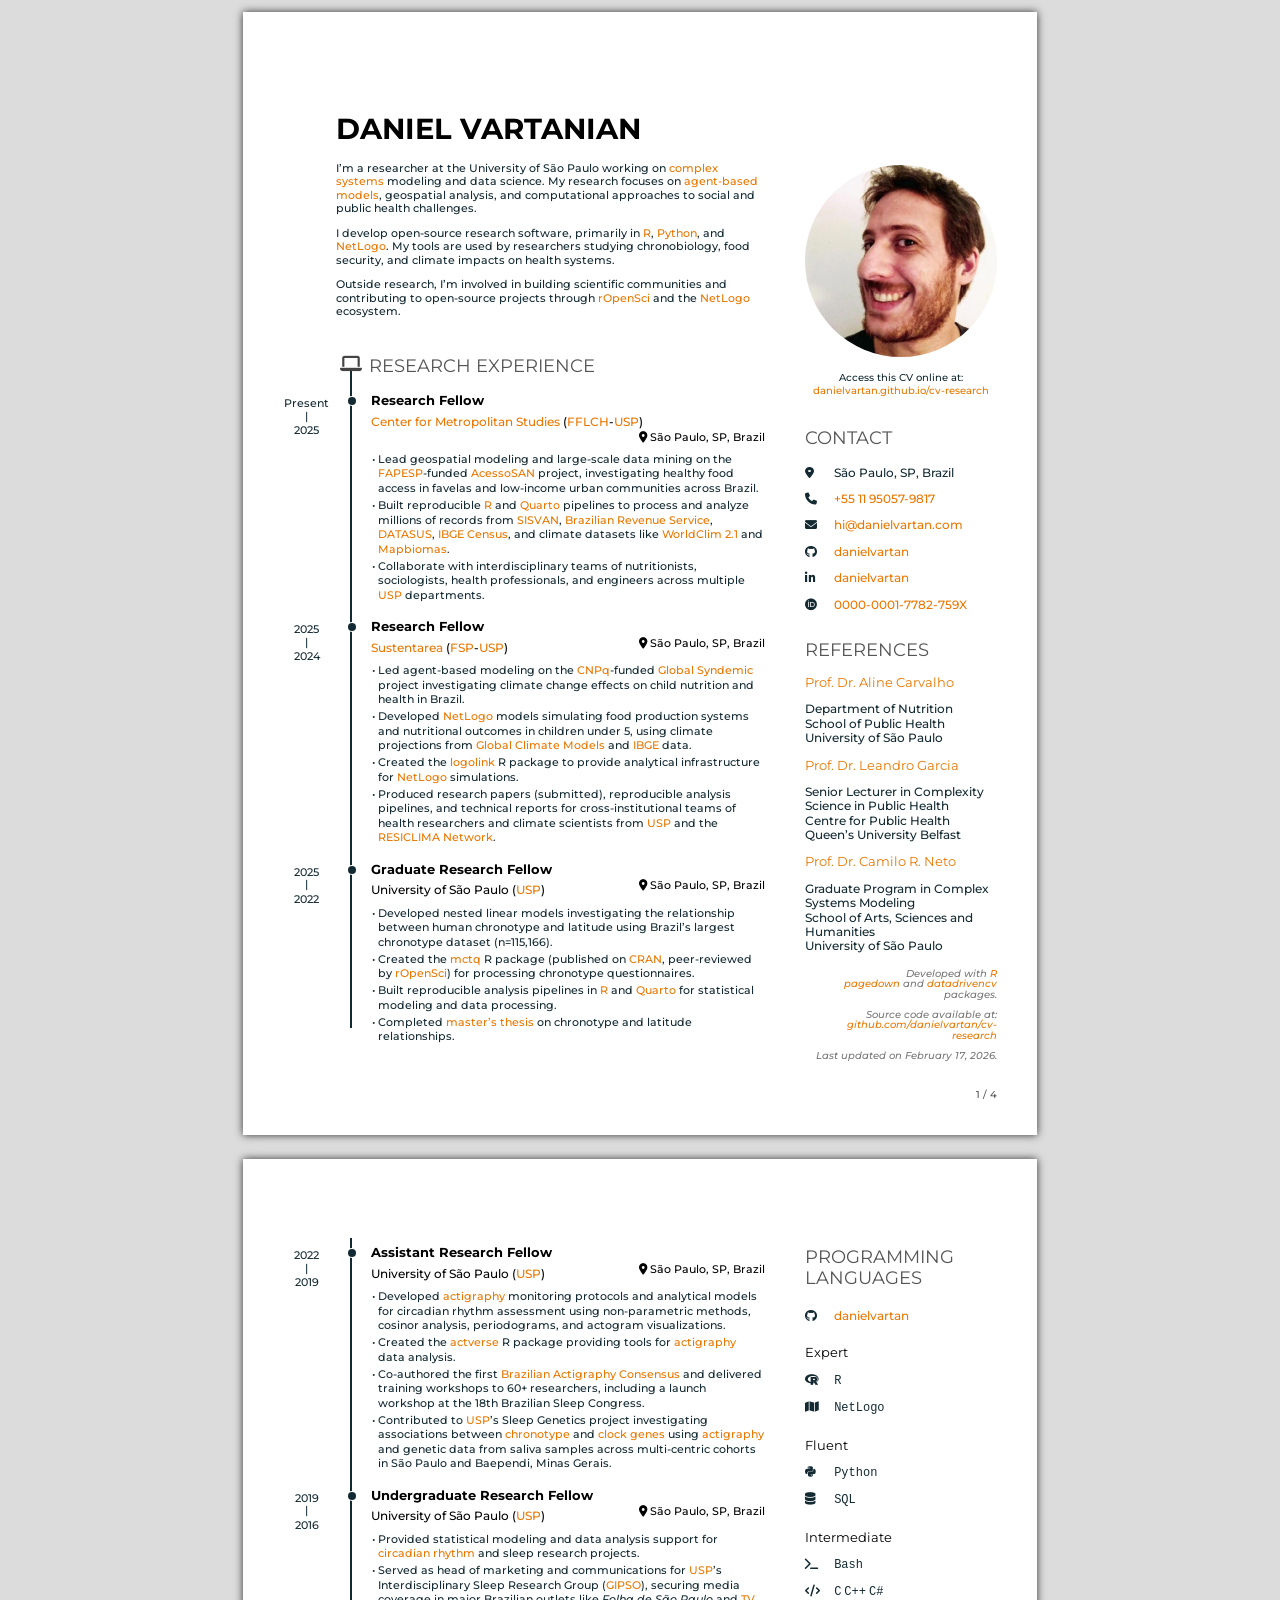
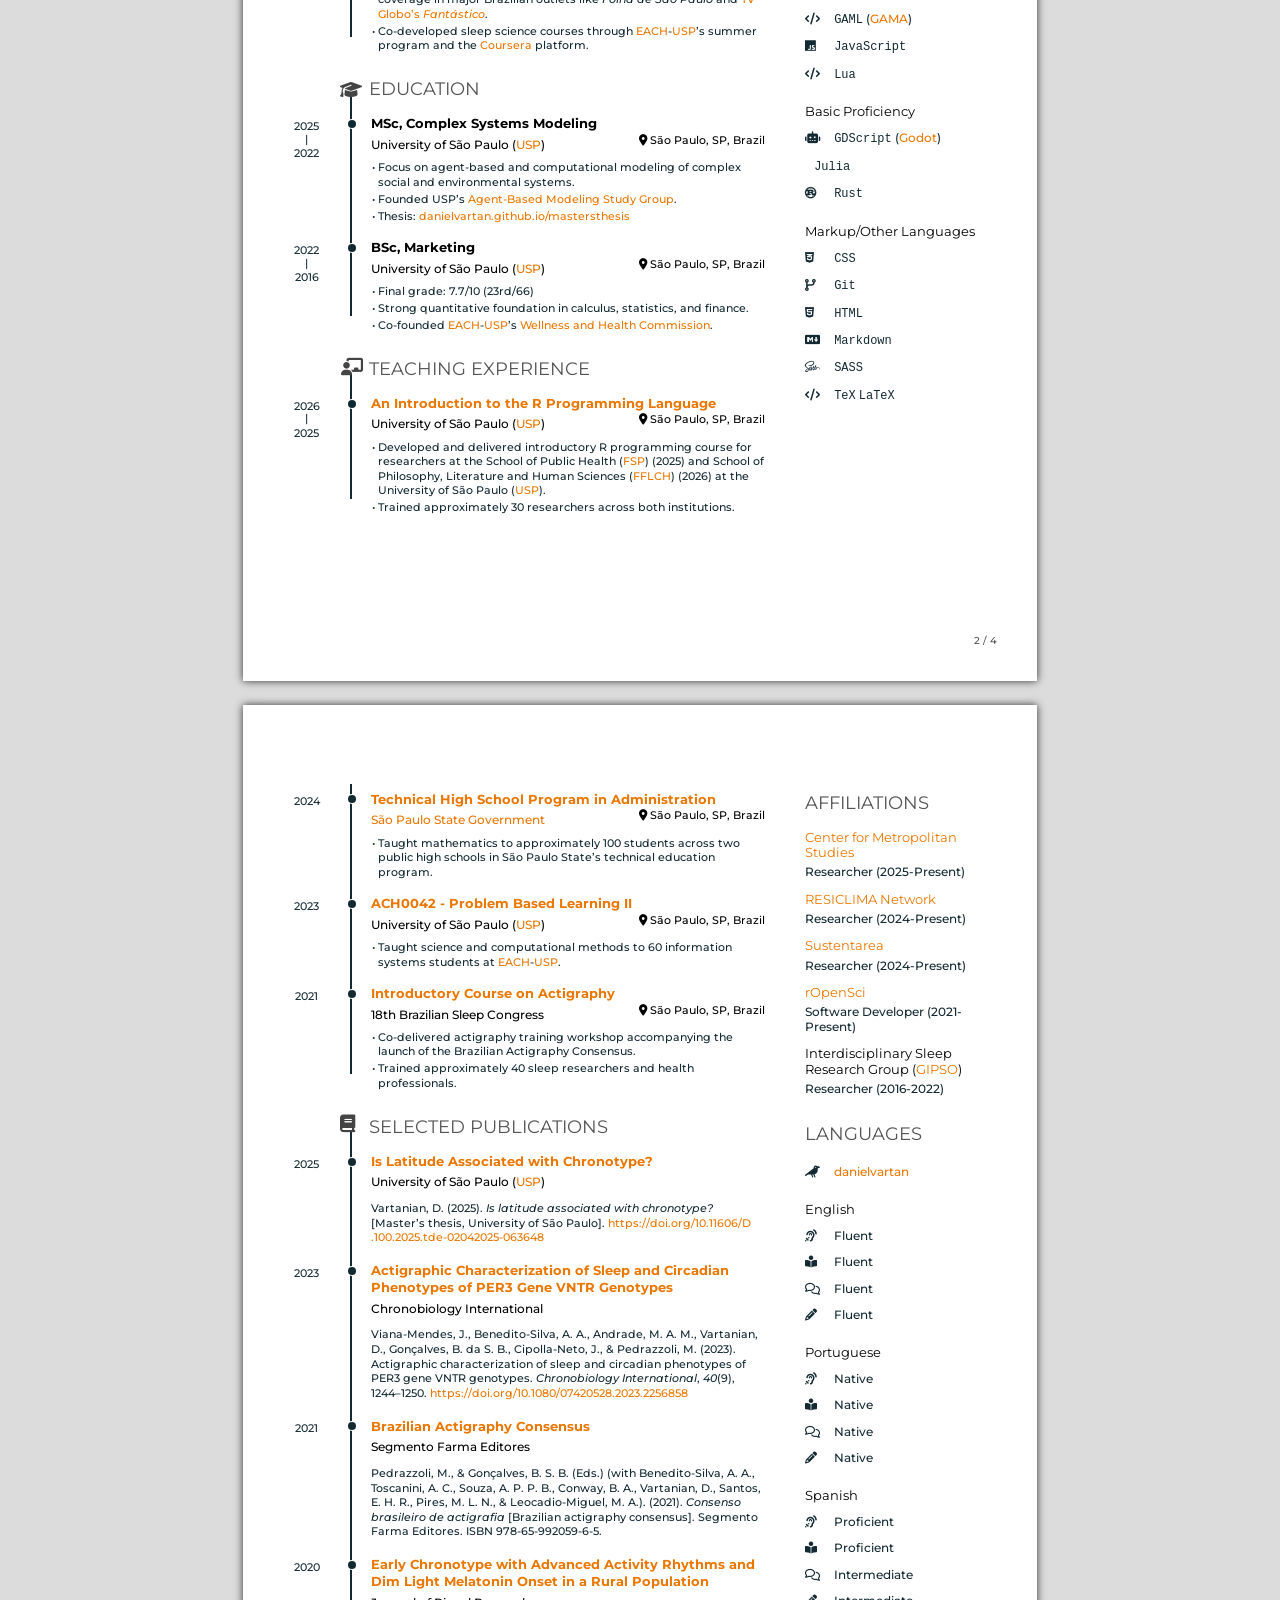
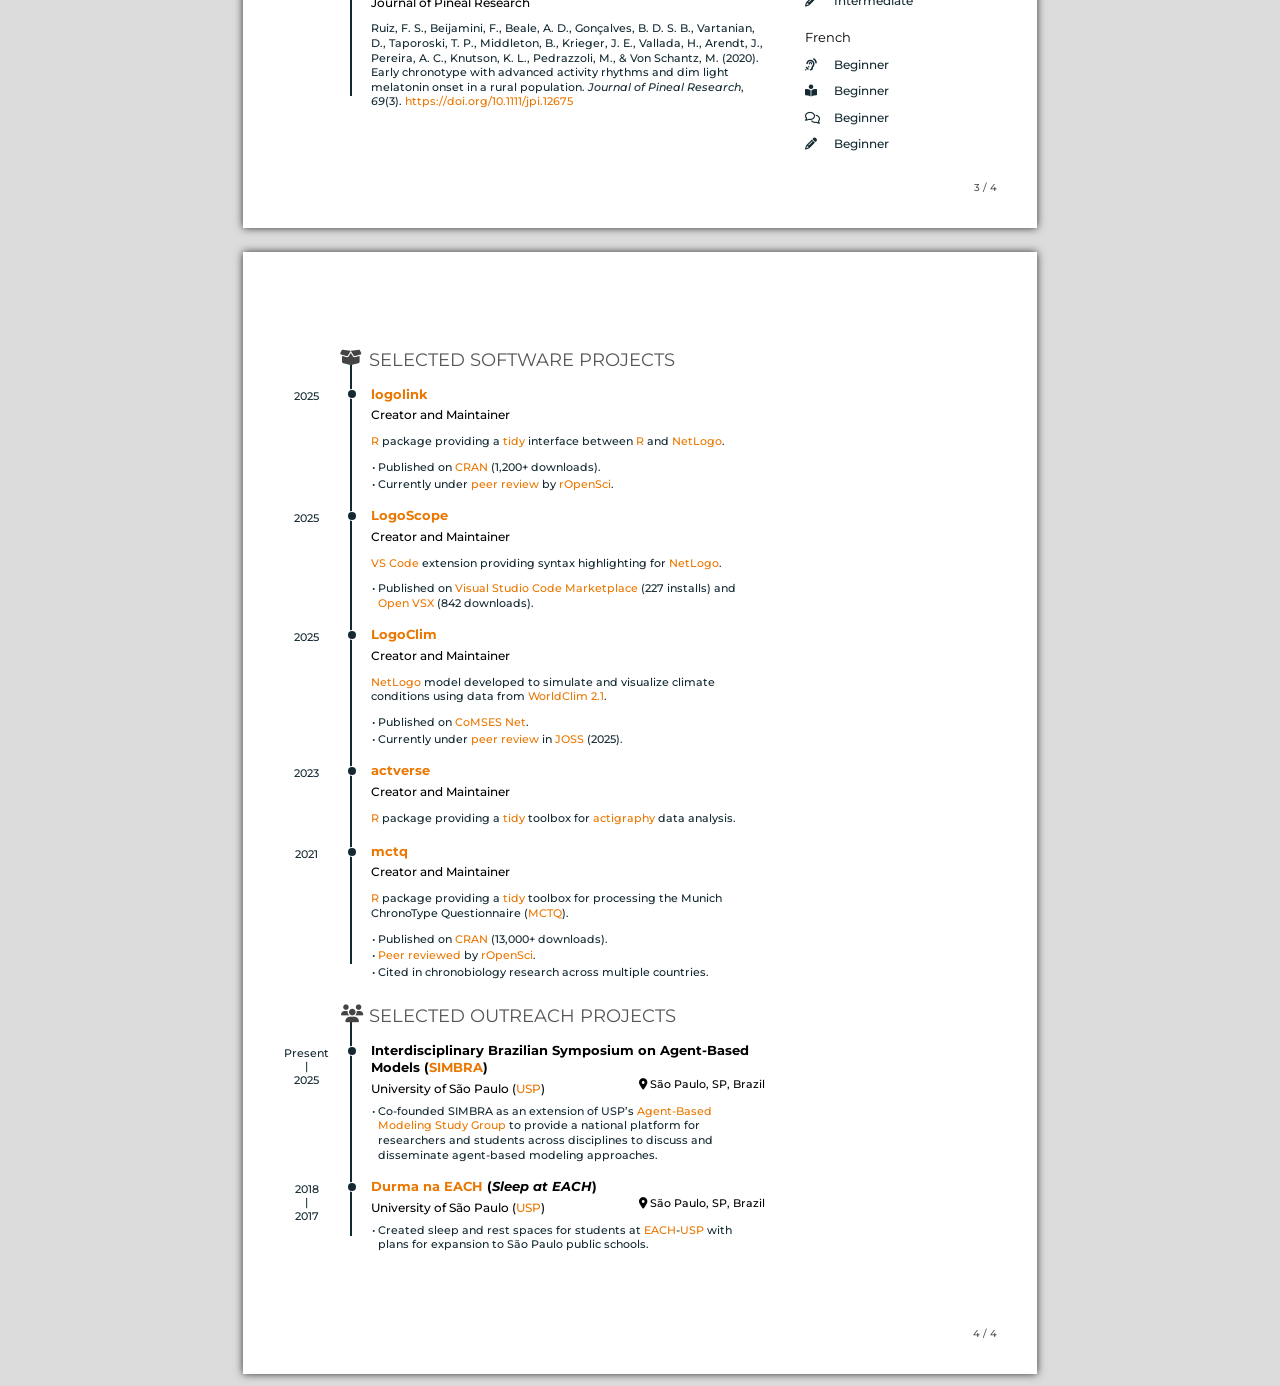
==== docs/pdf/index_pdf.html @ 9b3b2086 "Prepare for v2.0.0 release" ====
<!DOCTYPE html>
<html xmlns="http://www.w3.org/1999/xhtml">
  <head>
    <meta charset="utf-8" />
    <meta http-equiv="Content-Type" content="text/html; charset=utf-8" />
    <meta name="generator" content="pandoc" />
    <meta name="viewport" content="width=device-width, initial-scale=1">

    <meta name="author" content="Daniel Vartanian" />
    <meta name="date" content="2026-02-17" />
    <title>Daniel Vartanian’s CV</title>

    
        <style type="text/css">
.fa{font-family:var(--fa-style-family,"Font Awesome 6 Free");font-weight:var(--fa-style,900)}.fa,.fa-brands,.fa-classic,.fa-regular,.fa-sharp,.fa-solid,.fab,.far,.fas{-moz-osx-font-smoothing:grayscale;-webkit-font-smoothing:antialiased;display:var(--fa-display,inline-block);font-style:normal;font-variant:normal;line-height:1;text-rendering:auto}.fa-classic,.fa-regular,.fa-solid,.far,.fas{font-family:"Font Awesome 6 Free"}.fa-brands,.fab{font-family:"Font Awesome 6 Brands"}.fa-1x{font-size:1em}.fa-2x{font-size:2em}.fa-3x{font-size:3em}.fa-4x{font-size:4em}.fa-5x{font-size:5em}.fa-6x{font-size:6em}.fa-7x{font-size:7em}.fa-8x{font-size:8em}.fa-9x{font-size:9em}.fa-10x{font-size:10em}.fa-2xs{font-size:.625em;line-height:.1em;vertical-align:.225em}.fa-xs{font-size:.75em;line-height:.08333em;vertical-align:.125em}.fa-sm{font-size:.875em;line-height:.07143em;vertical-align:.05357em}.fa-lg{font-size:1.25em;line-height:.05em;vertical-align:-.075em}.fa-xl{font-size:1.5em;line-height:.04167em;vertical-align:-.125em}.fa-2xl{font-size:2em;line-height:.03125em;vertical-align:-.1875em}.fa-fw{text-align:center;width:1.25em}.fa-ul{list-style-type:none;margin-left:var(--fa-li-margin,2.5em);padding-left:0}.fa-ul>li{position:relative}.fa-li{left:calc(var(--fa-li-width, 2em)*-1);position:absolute;text-align:center;width:var(--fa-li-width,2em);line-height:inherit}.fa-border{border-radius:var(--fa-border-radius,.1em);border:var(--fa-border-width,.08em) var(--fa-border-style,solid) var(--fa-border-color,#eee);padding:var(--fa-border-padding,.2em .25em .15em)}.fa-pull-left{float:left;margin-right:var(--fa-pull-margin,.3em)}.fa-pull-right{float:right;margin-left:var(--fa-pull-margin,.3em)}.fa-beat{-webkit-animation-name:fa-beat;animation-name:fa-beat;-webkit-animation-delay:var(--fa-animation-delay,0s);animation-delay:var(--fa-animation-delay,0s);-webkit-animation-direction:var(--fa-animation-direction,normal);animation-direction:var(--fa-animation-direction,normal);-webkit-animation-duration:var(--fa-animation-duration,1s);animation-duration:var(--fa-animation-duration,1s);-webkit-animation-iteration-count:var(--fa-animation-iteration-count,infinite);animation-iteration-count:var(--fa-animation-iteration-count,infinite);-webkit-animation-timing-function:var(--fa-animation-timing,ease-in-out);animation-timing-function:var(--fa-animation-timing,ease-in-out)}.fa-bounce{-webkit-animation-name:fa-bounce;animation-name:fa-bounce;-webkit-animation-delay:var(--fa-animation-delay,0s);animation-delay:var(--fa-animation-delay,0s);-webkit-animation-direction:var(--fa-animation-direction,normal);animation-direction:var(--fa-animation-direction,normal);-webkit-animation-duration:var(--fa-animation-duration,1s);animation-duration:var(--fa-animation-duration,1s);-webkit-animation-iteration-count:var(--fa-animation-iteration-count,infinite);animation-iteration-count:var(--fa-animation-iteration-count,infinite);-webkit-animation-timing-function:var(--fa-animation-timing,cubic-bezier(.28,.84,.42,1));animation-timing-function:var(--fa-animation-timing,cubic-bezier(.28,.84,.42,1))}.fa-fade{-webkit-animation-name:fa-fade;animation-name:fa-fade;-webkit-animation-iteration-count:var(--fa-animation-iteration-count,infinite);animation-iteration-count:var(--fa-animation-iteration-count,infinite);-webkit-animation-timing-function:var(--fa-animation-timing,cubic-bezier(.4,0,.6,1));animation-timing-function:var(--fa-animation-timing,cubic-bezier(.4,0,.6,1))}.fa-beat-fade,.fa-fade{-webkit-animation-delay:var(--fa-animation-delay,0s);animation-delay:var(--fa-animation-delay,0s);-webkit-animation-direction:var(--fa-animation-direction,normal);animation-direction:var(--fa-animation-direction,normal);-webkit-animation-duration:var(--fa-animation-duration,1s);animation-duration:var(--fa-animation-duration,1s)}.fa-beat-fade{-webkit-animation-name:fa-beat-fade;animation-name:fa-beat-fade;-webkit-animation-iteration-count:var(--fa-animation-iteration-count,infinite);animation-iteration-count:var(--fa-animation-iteration-count,infinite);-webkit-animation-timing-function:var(--fa-animation-timing,cubic-bezier(.4,0,.6,1));animation-timing-function:var(--fa-animation-timing,cubic-bezier(.4,0,.6,1))}.fa-flip{-webkit-animation-name:fa-flip;animation-name:fa-flip;-webkit-animation-delay:var(--fa-animation-delay,0s);animation-delay:var(--fa-animation-delay,0s);-webkit-animation-direction:var(--fa-animation-direction,normal);animation-direction:var(--fa-animation-direction,normal);-webkit-animation-duration:var(--fa-animation-duration,1s);animation-duration:var(--fa-animation-duration,1s);-webkit-animation-iteration-count:var(--fa-animation-iteration-count,infinite);animation-iteration-count:var(--fa-animation-iteration-count,infinite);-webkit-animation-timing-function:var(--fa-animation-timing,ease-in-out);animation-timing-function:var(--fa-animation-timing,ease-in-out)}.fa-shake{-webkit-animation-name:fa-shake;animation-name:fa-shake;-webkit-animation-duration:var(--fa-animation-duration,1s);animation-duration:var(--fa-animation-duration,1s);-webkit-animation-iteration-count:var(--fa-animation-iteration-count,infinite);animation-iteration-count:var(--fa-animation-iteration-count,infinite);-webkit-animation-timing-function:var(--fa-animation-timing,linear);animation-timing-function:var(--fa-animation-timing,linear)}.fa-shake,.fa-spin{-webkit-animation-delay:var(--fa-animation-delay,0s);animation-delay:var(--fa-animation-delay,0s);-webkit-animation-direction:var(--fa-animation-direction,normal);animation-direction:var(--fa-animation-direction,normal)}.fa-spin{-webkit-animation-name:fa-spin;animation-name:fa-spin;-webkit-animation-duration:var(--fa-animation-duration,2s);animation-duration:var(--fa-animation-duration,2s);-webkit-animation-iteration-count:var(--fa-animation-iteration-count,infinite);animation-iteration-count:var(--fa-animation-iteration-count,infinite);-webkit-animation-timing-function:var(--fa-animation-timing,linear);animation-timing-function:var(--fa-animation-timing,linear)}.fa-spin-reverse{--fa-animation-direction:reverse}.fa-pulse,.fa-spin-pulse{-webkit-animation-name:fa-spin;animation-name:fa-spin;-webkit-animation-direction:var(--fa-animation-direction,normal);animation-direction:var(--fa-animation-direction,normal);-webkit-animation-duration:var(--fa-animation-duration,1s);animation-duration:var(--fa-animation-duration,1s);-webkit-animation-iteration-count:var(--fa-animation-iteration-count,infinite);animation-iteration-count:var(--fa-animation-iteration-count,infinite);-webkit-animation-timing-function:var(--fa-animation-timing,steps(8));animation-timing-function:var(--fa-animation-timing,steps(8))}@media (prefers-reduced-motion:reduce){.fa-beat,.fa-beat-fade,.fa-bounce,.fa-fade,.fa-flip,.fa-pulse,.fa-shake,.fa-spin,.fa-spin-pulse{-webkit-animation-delay:-1ms;animation-delay:-1ms;-webkit-animation-duration:1ms;animation-duration:1ms;-webkit-animation-iteration-count:1;animation-iteration-count:1;-webkit-transition-delay:0s;transition-delay:0s;-webkit-transition-duration:0s;transition-duration:0s}}@-webkit-keyframes fa-beat{0%,90%{-webkit-transform:scale(1);transform:scale(1)}45%{-webkit-transform:scale(var(--fa-beat-scale,1.25));transform:scale(var(--fa-beat-scale,1.25))}}@keyframes fa-beat{0%,90%{-webkit-transform:scale(1);transform:scale(1)}45%{-webkit-transform:scale(var(--fa-beat-scale,1.25));transform:scale(var(--fa-beat-scale,1.25))}}@-webkit-keyframes fa-bounce{0%{-webkit-transform:scale(1) translateY(0);transform:scale(1) translateY(0)}10%{-webkit-transform:scale(var(--fa-bounce-start-scale-x,1.1),var(--fa-bounce-start-scale-y,.9)) translateY(0);transform:scale(var(--fa-bounce-start-scale-x,1.1),var(--fa-bounce-start-scale-y,.9)) translateY(0)}30%{-webkit-transform:scale(var(--fa-bounce-jump-scale-x,.9),var(--fa-bounce-jump-scale-y,1.1)) translateY(var(--fa-bounce-height,-.5em));transform:scale(var(--fa-bounce-jump-scale-x,.9),var(--fa-bounce-jump-scale-y,1.1)) translateY(var(--fa-bounce-height,-.5em))}50%{-webkit-transform:scale(var(--fa-bounce-land-scale-x,1.05),var(--fa-bounce-land-scale-y,.95)) translateY(0);transform:scale(var(--fa-bounce-land-scale-x,1.05),var(--fa-bounce-land-scale-y,.95)) translateY(0)}57%{-webkit-transform:scale(1) translateY(var(--fa-bounce-rebound,-.125em));transform:scale(1) translateY(var(--fa-bounce-rebound,-.125em))}64%{-webkit-transform:scale(1) translateY(0);transform:scale(1) translateY(0)}to{-webkit-transform:scale(1) translateY(0);transform:scale(1) translateY(0)}}@keyframes fa-bounce{0%{-webkit-transform:scale(1) translateY(0);transform:scale(1) translateY(0)}10%{-webkit-transform:scale(var(--fa-bounce-start-scale-x,1.1),var(--fa-bounce-start-scale-y,.9)) translateY(0);transform:scale(var(--fa-bounce-start-scale-x,1.1),var(--fa-bounce-start-scale-y,.9)) translateY(0)}30%{-webkit-transform:scale(var(--fa-bounce-jump-scale-x,.9),var(--fa-bounce-jump-scale-y,1.1)) translateY(var(--fa-bounce-height,-.5em));transform:scale(var(--fa-bounce-jump-scale-x,.9),var(--fa-bounce-jump-scale-y,1.1)) translateY(var(--fa-bounce-height,-.5em))}50%{-webkit-transform:scale(var(--fa-bounce-land-scale-x,1.05),var(--fa-bounce-land-scale-y,.95)) translateY(0);transform:scale(var(--fa-bounce-land-scale-x,1.05),var(--fa-bounce-land-scale-y,.95)) translateY(0)}57%{-webkit-transform:scale(1) translateY(var(--fa-bounce-rebound,-.125em));transform:scale(1) translateY(var(--fa-bounce-rebound,-.125em))}64%{-webkit-transform:scale(1) translateY(0);transform:scale(1) translateY(0)}to{-webkit-transform:scale(1) translateY(0);transform:scale(1) translateY(0)}}@-webkit-keyframes fa-fade{50%{opacity:var(--fa-fade-opacity,.4)}}@keyframes fa-fade{50%{opacity:var(--fa-fade-opacity,.4)}}@-webkit-keyframes fa-beat-fade{0%,to{opacity:var(--fa-beat-fade-opacity,.4);-webkit-transform:scale(1);transform:scale(1)}50%{opacity:1;-webkit-transform:scale(var(--fa-beat-fade-scale,1.125));transform:scale(var(--fa-beat-fade-scale,1.125))}}@keyframes fa-beat-fade{0%,to{opacity:var(--fa-beat-fade-opacity,.4);-webkit-transform:scale(1);transform:scale(1)}50%{opacity:1;-webkit-transform:scale(var(--fa-beat-fade-scale,1.125));transform:scale(var(--fa-beat-fade-scale,1.125))}}@-webkit-keyframes fa-flip{50%{-webkit-transform:rotate3d(var(--fa-flip-x,0),var(--fa-flip-y,1),var(--fa-flip-z,0),var(--fa-flip-angle,-180deg));transform:rotate3d(var(--fa-flip-x,0),var(--fa-flip-y,1),var(--fa-flip-z,0),var(--fa-flip-angle,-180deg))}}@keyframes fa-flip{50%{-webkit-transform:rotate3d(var(--fa-flip-x,0),var(--fa-flip-y,1),var(--fa-flip-z,0),var(--fa-flip-angle,-180deg));transform:rotate3d(var(--fa-flip-x,0),var(--fa-flip-y,1),var(--fa-flip-z,0),var(--fa-flip-angle,-180deg))}}@-webkit-keyframes fa-shake{0%{-webkit-transform:rotate(-15deg);transform:rotate(-15deg)}4%{-webkit-transform:rotate(15deg);transform:rotate(15deg)}8%,24%{-webkit-transform:rotate(-18deg);transform:rotate(-18deg)}12%,28%{-webkit-transform:rotate(18deg);transform:rotate(18deg)}16%{-webkit-transform:rotate(-22deg);transform:rotate(-22deg)}20%{-webkit-transform:rotate(22deg);transform:rotate(22deg)}32%{-webkit-transform:rotate(-12deg);transform:rotate(-12deg)}36%{-webkit-transform:rotate(12deg);transform:rotate(12deg)}40%,to{-webkit-transform:rotate(0deg);transform:rotate(0deg)}}@keyframes fa-shake{0%{-webkit-transform:rotate(-15deg);transform:rotate(-15deg)}4%{-webkit-transform:rotate(15deg);transform:rotate(15deg)}8%,24%{-webkit-transform:rotate(-18deg);transform:rotate(-18deg)}12%,28%{-webkit-transform:rotate(18deg);transform:rotate(18deg)}16%{-webkit-transform:rotate(-22deg);transform:rotate(-22deg)}20%{-webkit-transform:rotate(22deg);transform:rotate(22deg)}32%{-webkit-transform:rotate(-12deg);transform:rotate(-12deg)}36%{-webkit-transform:rotate(12deg);transform:rotate(12deg)}40%,to{-webkit-transform:rotate(0deg);transform:rotate(0deg)}}@-webkit-keyframes fa-spin{0%{-webkit-transform:rotate(0deg);transform:rotate(0deg)}to{-webkit-transform:rotate(1turn);transform:rotate(1turn)}}@keyframes fa-spin{0%{-webkit-transform:rotate(0deg);transform:rotate(0deg)}to{-webkit-transform:rotate(1turn);transform:rotate(1turn)}}.fa-rotate-90{-webkit-transform:rotate(90deg);transform:rotate(90deg)}.fa-rotate-180{-webkit-transform:rotate(180deg);transform:rotate(180deg)}.fa-rotate-270{-webkit-transform:rotate(270deg);transform:rotate(270deg)}.fa-flip-horizontal{-webkit-transform:scaleX(-1);transform:scaleX(-1)}.fa-flip-vertical{-webkit-transform:scaleY(-1);transform:scaleY(-1)}.fa-flip-both,.fa-flip-horizontal.fa-flip-vertical{-webkit-transform:scale(-1);transform:scale(-1)}.fa-rotate-by{-webkit-transform:rotate(var(--fa-rotate-angle,0));transform:rotate(var(--fa-rotate-angle,0))}.fa-stack{display:inline-block;height:2em;line-height:2em;position:relative;vertical-align:middle;width:2.5em}.fa-stack-1x,.fa-stack-2x{left:0;position:absolute;text-align:center;width:100%;z-index:var(--fa-stack-z-index,auto)}.fa-stack-1x{line-height:inherit}.fa-stack-2x{font-size:2em}.fa-inverse{color:var(--fa-inverse,#fff)}
.fa-0:before{content:"\30"}.fa-1:before{content:"\31"}.fa-2:before{content:"\32"}.fa-3:before{content:"\33"}.fa-4:before{content:"\34"}.fa-5:before{content:"\35"}.fa-6:before{content:"\36"}.fa-7:before{content:"\37"}.fa-8:before{content:"\38"}.fa-9:before{content:"\39"}.fa-fill-drip:before{content:"\f576"}.fa-arrows-to-circle:before{content:"\e4bd"}.fa-chevron-circle-right:before,.fa-circle-chevron-right:before{content:"\f138"}.fa-at:before{content:"\40"}.fa-trash-alt:before,.fa-trash-can:before{content:"\f2ed"}.fa-text-height:before{content:"\f034"}.fa-user-times:before,.fa-user-xmark:before{content:"\f235"}.fa-stethoscope:before{content:"\f0f1"}.fa-comment-alt:before,.fa-message:before{content:"\f27a"}.fa-info:before{content:"\f129"}.fa-compress-alt:before,.fa-down-left-and-up-right-to-center:before{content:"\f422"}.fa-explosion:before{content:"\e4e9"}.fa-file-alt:before,.fa-file-lines:before,.fa-file-text:before{content:"\f15c"}.fa-wave-square:before{content:"\f83e"}.fa-ring:before{content:"\f70b"}.fa-building-un:before{content:"\e4d9"}.fa-dice-three:before{content:"\f527"}.fa-calendar-alt:before,.fa-calendar-days:before{content:"\f073"}.fa-anchor-circle-check:before{content:"\e4aa"}.fa-building-circle-arrow-right:before{content:"\e4d1"}.fa-volleyball-ball:before,.fa-volleyball:before{content:"\f45f"}.fa-arrows-up-to-line:before{content:"\e4c2"}.fa-sort-desc:before,.fa-sort-down:before{content:"\f0dd"}.fa-circle-minus:before,.fa-minus-circle:before{content:"\f056"}.fa-door-open:before{content:"\f52b"}.fa-right-from-bracket:before,.fa-sign-out-alt:before{content:"\f2f5"}.fa-atom:before{content:"\f5d2"}.fa-soap:before{content:"\e06e"}.fa-heart-music-camera-bolt:before,.fa-icons:before{content:"\f86d"}.fa-microphone-alt-slash:before,.fa-microphone-lines-slash:before{content:"\f539"}.fa-bridge-circle-check:before{content:"\e4c9"}.fa-pump-medical:before{content:"\e06a"}.fa-fingerprint:before{content:"\f577"}.fa-hand-point-right:before{content:"\f0a4"}.fa-magnifying-glass-location:before,.fa-search-location:before{content:"\f689"}.fa-forward-step:before,.fa-step-forward:before{content:"\f051"}.fa-face-smile-beam:before,.fa-smile-beam:before{content:"\f5b8"}.fa-flag-checkered:before{content:"\f11e"}.fa-football-ball:before,.fa-football:before{content:"\f44e"}.fa-school-circle-exclamation:before{content:"\e56c"}.fa-crop:before{content:"\f125"}.fa-angle-double-down:before,.fa-angles-down:before{content:"\f103"}.fa-users-rectangle:before{content:"\e594"}.fa-people-roof:before{content:"\e537"}.fa-people-line:before{content:"\e534"}.fa-beer-mug-empty:before,.fa-beer:before{content:"\f0fc"}.fa-diagram-predecessor:before{content:"\e477"}.fa-arrow-up-long:before,.fa-long-arrow-up:before{content:"\f176"}.fa-burn:before,.fa-fire-flame-simple:before{content:"\f46a"}.fa-male:before,.fa-person:before{content:"\f183"}.fa-laptop:before{content:"\f109"}.fa-file-csv:before{content:"\f6dd"}.fa-menorah:before{content:"\f676"}.fa-truck-plane:before{content:"\e58f"}.fa-record-vinyl:before{content:"\f8d9"}.fa-face-grin-stars:before,.fa-grin-stars:before{content:"\f587"}.fa-bong:before{content:"\f55c"}.fa-pastafarianism:before,.fa-spaghetti-monster-flying:before{content:"\f67b"}.fa-arrow-down-up-across-line:before{content:"\e4af"}.fa-spoon:before,.fa-utensil-spoon:before{content:"\f2e5"}.fa-jar-wheat:before{content:"\e517"}.fa-envelopes-bulk:before,.fa-mail-bulk:before{content:"\f674"}.fa-file-circle-exclamation:before{content:"\e4eb"}.fa-circle-h:before,.fa-hospital-symbol:before{content:"\f47e"}.fa-pager:before{content:"\f815"}.fa-address-book:before,.fa-contact-book:before{content:"\f2b9"}.fa-strikethrough:before{content:"\f0cc"}.fa-k:before{content:"\4b"}.fa-landmark-flag:before{content:"\e51c"}.fa-pencil-alt:before,.fa-pencil:before{content:"\f303"}.fa-backward:before{content:"\f04a"}.fa-caret-right:before{content:"\f0da"}.fa-comments:before{content:"\f086"}.fa-file-clipboard:before,.fa-paste:before{content:"\f0ea"}.fa-code-pull-request:before{content:"\e13c"}.fa-clipboard-list:before{content:"\f46d"}.fa-truck-loading:before,.fa-truck-ramp-box:before{content:"\f4de"}.fa-user-check:before{content:"\f4fc"}.fa-vial-virus:before{content:"\e597"}.fa-sheet-plastic:before{content:"\e571"}.fa-blog:before{content:"\f781"}.fa-user-ninja:before{content:"\f504"}.fa-person-arrow-up-from-line:before{content:"\e539"}.fa-scroll-torah:before,.fa-torah:before{content:"\f6a0"}.fa-broom-ball:before,.fa-quidditch-broom-ball:before,.fa-quidditch:before{content:"\f458"}.fa-toggle-off:before{content:"\f204"}.fa-archive:before,.fa-box-archive:before{content:"\f187"}.fa-person-drowning:before{content:"\e545"}.fa-arrow-down-9-1:before,.fa-sort-numeric-desc:before,.fa-sort-numeric-down-alt:before{content:"\f886"}.fa-face-grin-tongue-squint:before,.fa-grin-tongue-squint:before{content:"\f58a"}.fa-spray-can:before{content:"\f5bd"}.fa-truck-monster:before{content:"\f63b"}.fa-w:before{content:"\57"}.fa-earth-africa:before,.fa-globe-africa:before{content:"\f57c"}.fa-rainbow:before{content:"\f75b"}.fa-circle-notch:before{content:"\f1ce"}.fa-tablet-alt:before,.fa-tablet-screen-button:before{content:"\f3fa"}.fa-paw:before{content:"\f1b0"}.fa-cloud:before{content:"\f0c2"}.fa-trowel-bricks:before{content:"\e58a"}.fa-face-flushed:before,.fa-flushed:before{content:"\f579"}.fa-hospital-user:before{content:"\f80d"}.fa-tent-arrow-left-right:before{content:"\e57f"}.fa-gavel:before,.fa-legal:before{content:"\f0e3"}.fa-binoculars:before{content:"\f1e5"}.fa-microphone-slash:before{content:"\f131"}.fa-box-tissue:before{content:"\e05b"}.fa-motorcycle:before{content:"\f21c"}.fa-bell-concierge:before,.fa-concierge-bell:before{content:"\f562"}.fa-pen-ruler:before,.fa-pencil-ruler:before{content:"\f5ae"}.fa-people-arrows-left-right:before,.fa-people-arrows:before{content:"\e068"}.fa-mars-and-venus-burst:before{content:"\e523"}.fa-caret-square-right:before,.fa-square-caret-right:before{content:"\f152"}.fa-cut:before,.fa-scissors:before{content:"\f0c4"}.fa-sun-plant-wilt:before{content:"\e57a"}.fa-toilets-portable:before{content:"\e584"}.fa-hockey-puck:before{content:"\f453"}.fa-table:before{content:"\f0ce"}.fa-magnifying-glass-arrow-right:before{content:"\e521"}.fa-digital-tachograph:before,.fa-tachograph-digital:before{content:"\f566"}.fa-users-slash:before{content:"\e073"}.fa-clover:before{content:"\e139"}.fa-mail-reply:before,.fa-reply:before{content:"\f3e5"}.fa-star-and-crescent:before{content:"\f699"}.fa-house-fire:before{content:"\e50c"}.fa-minus-square:before,.fa-square-minus:before{content:"\f146"}.fa-helicopter:before{content:"\f533"}.fa-compass:before{content:"\f14e"}.fa-caret-square-down:before,.fa-square-caret-down:before{content:"\f150"}.fa-file-circle-question:before{content:"\e4ef"}.fa-laptop-code:before{content:"\f5fc"}.fa-swatchbook:before{content:"\f5c3"}.fa-prescription-bottle:before{content:"\f485"}.fa-bars:before,.fa-navicon:before{content:"\f0c9"}.fa-people-group:before{content:"\e533"}.fa-hourglass-3:before,.fa-hourglass-end:before{content:"\f253"}.fa-heart-broken:before,.fa-heart-crack:before{content:"\f7a9"}.fa-external-link-square-alt:before,.fa-square-up-right:before{content:"\f360"}.fa-face-kiss-beam:before,.fa-kiss-beam:before{content:"\f597"}.fa-film:before{content:"\f008"}.fa-ruler-horizontal:before{content:"\f547"}.fa-people-robbery:before{content:"\e536"}.fa-lightbulb:before{content:"\f0eb"}.fa-caret-left:before{content:"\f0d9"}.fa-circle-exclamation:before,.fa-exclamation-circle:before{content:"\f06a"}.fa-school-circle-xmark:before{content:"\e56d"}.fa-arrow-right-from-bracket:before,.fa-sign-out:before{content:"\f08b"}.fa-chevron-circle-down:before,.fa-circle-chevron-down:before{content:"\f13a"}.fa-unlock-alt:before,.fa-unlock-keyhole:before{content:"\f13e"}.fa-cloud-showers-heavy:before{content:"\f740"}.fa-headphones-alt:before,.fa-headphones-simple:before{content:"\f58f"}.fa-sitemap:before{content:"\f0e8"}.fa-circle-dollar-to-slot:before,.fa-donate:before{content:"\f4b9"}.fa-memory:before{content:"\f538"}.fa-road-spikes:before{content:"\e568"}.fa-fire-burner:before{content:"\e4f1"}.fa-flag:before{content:"\f024"}.fa-hanukiah:before{content:"\f6e6"}.fa-feather:before{content:"\f52d"}.fa-volume-down:before,.fa-volume-low:before{content:"\f027"}.fa-comment-slash:before{content:"\f4b3"}.fa-cloud-sun-rain:before{content:"\f743"}.fa-compress:before{content:"\f066"}.fa-wheat-alt:before,.fa-wheat-awn:before{content:"\e2cd"}.fa-ankh:before{content:"\f644"}.fa-hands-holding-child:before{content:"\e4fa"}.fa-asterisk:before{content:"\2a"}.fa-check-square:before,.fa-square-check:before{content:"\f14a"}.fa-peseta-sign:before{content:"\e221"}.fa-header:before,.fa-heading:before{content:"\f1dc"}.fa-ghost:before{content:"\f6e2"}.fa-list-squares:before,.fa-list:before{content:"\f03a"}.fa-phone-square-alt:before,.fa-square-phone-flip:before{content:"\f87b"}.fa-cart-plus:before{content:"\f217"}.fa-gamepad:before{content:"\f11b"}.fa-circle-dot:before,.fa-dot-circle:before{content:"\f192"}.fa-dizzy:before,.fa-face-dizzy:before{content:"\f567"}.fa-egg:before{content:"\f7fb"}.fa-house-medical-circle-xmark:before{content:"\e513"}.fa-campground:before{content:"\f6bb"}.fa-folder-plus:before{content:"\f65e"}.fa-futbol-ball:before,.fa-futbol:before,.fa-soccer-ball:before{content:"\f1e3"}.fa-paint-brush:before,.fa-paintbrush:before{content:"\f1fc"}.fa-lock:before{content:"\f023"}.fa-gas-pump:before{content:"\f52f"}.fa-hot-tub-person:before,.fa-hot-tub:before{content:"\f593"}.fa-map-location:before,.fa-map-marked:before{content:"\f59f"}.fa-house-flood-water:before{content:"\e50e"}.fa-tree:before{content:"\f1bb"}.fa-bridge-lock:before{content:"\e4cc"}.fa-sack-dollar:before{content:"\f81d"}.fa-edit:before,.fa-pen-to-square:before{content:"\f044"}.fa-car-side:before{content:"\f5e4"}.fa-share-alt:before,.fa-share-nodes:before{content:"\f1e0"}.fa-heart-circle-minus:before{content:"\e4ff"}.fa-hourglass-2:before,.fa-hourglass-half:before{content:"\f252"}.fa-microscope:before{content:"\f610"}.fa-sink:before{content:"\e06d"}.fa-bag-shopping:before,.fa-shopping-bag:before{content:"\f290"}.fa-arrow-down-z-a:before,.fa-sort-alpha-desc:before,.fa-sort-alpha-down-alt:before{content:"\f881"}.fa-mitten:before{content:"\f7b5"}.fa-person-rays:before{content:"\e54d"}.fa-users:before{content:"\f0c0"}.fa-eye-slash:before{content:"\f070"}.fa-flask-vial:before{content:"\e4f3"}.fa-hand-paper:before,.fa-hand:before{content:"\f256"}.fa-om:before{content:"\f679"}.fa-worm:before{content:"\e599"}.fa-house-circle-xmark:before{content:"\e50b"}.fa-plug:before{content:"\f1e6"}.fa-chevron-up:before{content:"\f077"}.fa-hand-spock:before{content:"\f259"}.fa-stopwatch:before{content:"\f2f2"}.fa-face-kiss:before,.fa-kiss:before{content:"\f596"}.fa-bridge-circle-xmark:before{content:"\e4cb"}.fa-face-grin-tongue:before,.fa-grin-tongue:before{content:"\f589"}.fa-chess-bishop:before{content:"\f43a"}.fa-face-grin-wink:before,.fa-grin-wink:before{content:"\f58c"}.fa-deaf:before,.fa-deafness:before,.fa-ear-deaf:before,.fa-hard-of-hearing:before{content:"\f2a4"}.fa-road-circle-check:before{content:"\e564"}.fa-dice-five:before{content:"\f523"}.fa-rss-square:before,.fa-square-rss:before{content:"\f143"}.fa-land-mine-on:before{content:"\e51b"}.fa-i-cursor:before{content:"\f246"}.fa-stamp:before{content:"\f5bf"}.fa-stairs:before{content:"\e289"}.fa-i:before{content:"\49"}.fa-hryvnia-sign:before,.fa-hryvnia:before{content:"\f6f2"}.fa-pills:before{content:"\f484"}.fa-face-grin-wide:before,.fa-grin-alt:before{content:"\f581"}.fa-tooth:before{content:"\f5c9"}.fa-v:before{content:"\56"}.fa-bangladeshi-taka-sign:before{content:"\e2e6"}.fa-bicycle:before{content:"\f206"}.fa-rod-asclepius:before,.fa-rod-snake:before,.fa-staff-aesculapius:before,.fa-staff-snake:before{content:"\e579"}.fa-head-side-cough-slash:before{content:"\e062"}.fa-ambulance:before,.fa-truck-medical:before{content:"\f0f9"}.fa-wheat-awn-circle-exclamation:before{content:"\e598"}.fa-snowman:before{content:"\f7d0"}.fa-mortar-pestle:before{content:"\f5a7"}.fa-road-barrier:before{content:"\e562"}.fa-school:before{content:"\f549"}.fa-igloo:before{content:"\f7ae"}.fa-joint:before{content:"\f595"}.fa-angle-right:before{content:"\f105"}.fa-horse:before{content:"\f6f0"}.fa-q:before{content:"\51"}.fa-g:before{content:"\47"}.fa-notes-medical:before{content:"\f481"}.fa-temperature-2:before,.fa-temperature-half:before,.fa-thermometer-2:before,.fa-thermometer-half:before{content:"\f2c9"}.fa-dong-sign:before{content:"\e169"}.fa-capsules:before{content:"\f46b"}.fa-poo-bolt:before,.fa-poo-storm:before{content:"\f75a"}.fa-face-frown-open:before,.fa-frown-open:before{content:"\f57a"}.fa-hand-point-up:before{content:"\f0a6"}.fa-money-bill:before{content:"\f0d6"}.fa-bookmark:before{content:"\f02e"}.fa-align-justify:before{content:"\f039"}.fa-umbrella-beach:before{content:"\f5ca"}.fa-helmet-un:before{content:"\e503"}.fa-bullseye:before{content:"\f140"}.fa-bacon:before{content:"\f7e5"}.fa-hand-point-down:before{content:"\f0a7"}.fa-arrow-up-from-bracket:before{content:"\e09a"}.fa-folder-blank:before,.fa-folder:before{content:"\f07b"}.fa-file-medical-alt:before,.fa-file-waveform:before{content:"\f478"}.fa-radiation:before{content:"\f7b9"}.fa-chart-simple:before{content:"\e473"}.fa-mars-stroke:before{content:"\f229"}.fa-vial:before{content:"\f492"}.fa-dashboard:before,.fa-gauge-med:before,.fa-gauge:before,.fa-tachometer-alt-average:before{content:"\f624"}.fa-magic-wand-sparkles:before,.fa-wand-magic-sparkles:before{content:"\e2ca"}.fa-e:before{content:"\45"}.fa-pen-alt:before,.fa-pen-clip:before{content:"\f305"}.fa-bridge-circle-exclamation:before{content:"\e4ca"}.fa-user:before{content:"\f007"}.fa-school-circle-check:before{content:"\e56b"}.fa-dumpster:before{content:"\f793"}.fa-shuttle-van:before,.fa-van-shuttle:before{content:"\f5b6"}.fa-building-user:before{content:"\e4da"}.fa-caret-square-left:before,.fa-square-caret-left:before{content:"\f191"}.fa-highlighter:before{content:"\f591"}.fa-key:before{content:"\f084"}.fa-bullhorn:before{content:"\f0a1"}.fa-globe:before{content:"\f0ac"}.fa-synagogue:before{content:"\f69b"}.fa-person-half-dress:before{content:"\e548"}.fa-road-bridge:before{content:"\e563"}.fa-location-arrow:before{content:"\f124"}.fa-c:before{content:"\43"}.fa-tablet-button:before{content:"\f10a"}.fa-building-lock:before{content:"\e4d6"}.fa-pizza-slice:before{content:"\f818"}.fa-money-bill-wave:before{content:"\f53a"}.fa-area-chart:before,.fa-chart-area:before{content:"\f1fe"}.fa-house-flag:before{content:"\e50d"}.fa-person-circle-minus:before{content:"\e540"}.fa-ban:before,.fa-cancel:before{content:"\f05e"}.fa-camera-rotate:before{content:"\e0d8"}.fa-air-freshener:before,.fa-spray-can-sparkles:before{content:"\f5d0"}.fa-star:before{content:"\f005"}.fa-repeat:before{content:"\f363"}.fa-cross:before{content:"\f654"}.fa-box:before{content:"\f466"}.fa-venus-mars:before{content:"\f228"}.fa-arrow-pointer:before,.fa-mouse-pointer:before{content:"\f245"}.fa-expand-arrows-alt:before,.fa-maximize:before{content:"\f31e"}.fa-charging-station:before{content:"\f5e7"}.fa-shapes:before,.fa-triangle-circle-square:before{content:"\f61f"}.fa-random:before,.fa-shuffle:before{content:"\f074"}.fa-person-running:before,.fa-running:before{content:"\f70c"}.fa-mobile-retro:before{content:"\e527"}.fa-grip-lines-vertical:before{content:"\f7a5"}.fa-spider:before{content:"\f717"}.fa-hands-bound:before{content:"\e4f9"}.fa-file-invoice-dollar:before{content:"\f571"}.fa-plane-circle-exclamation:before{content:"\e556"}.fa-x-ray:before{content:"\f497"}.fa-spell-check:before{content:"\f891"}.fa-slash:before{content:"\f715"}.fa-computer-mouse:before,.fa-mouse:before{content:"\f8cc"}.fa-arrow-right-to-bracket:before,.fa-sign-in:before{content:"\f090"}.fa-shop-slash:before,.fa-store-alt-slash:before{content:"\e070"}.fa-server:before{content:"\f233"}.fa-virus-covid-slash:before{content:"\e4a9"}.fa-shop-lock:before{content:"\e4a5"}.fa-hourglass-1:before,.fa-hourglass-start:before{content:"\f251"}.fa-blender-phone:before{content:"\f6b6"}.fa-building-wheat:before{content:"\e4db"}.fa-person-breastfeeding:before{content:"\e53a"}.fa-right-to-bracket:before,.fa-sign-in-alt:before{content:"\f2f6"}.fa-venus:before{content:"\f221"}.fa-passport:before{content:"\f5ab"}.fa-heart-pulse:before,.fa-heartbeat:before{content:"\f21e"}.fa-people-carry-box:before,.fa-people-carry:before{content:"\f4ce"}.fa-temperature-high:before{content:"\f769"}.fa-microchip:before{content:"\f2db"}.fa-crown:before{content:"\f521"}.fa-weight-hanging:before{content:"\f5cd"}.fa-xmarks-lines:before{content:"\e59a"}.fa-file-prescription:before{content:"\f572"}.fa-weight-scale:before,.fa-weight:before{content:"\f496"}.fa-user-friends:before,.fa-user-group:before{content:"\f500"}.fa-arrow-up-a-z:before,.fa-sort-alpha-up:before{content:"\f15e"}.fa-chess-knight:before{content:"\f441"}.fa-face-laugh-squint:before,.fa-laugh-squint:before{content:"\f59b"}.fa-wheelchair:before{content:"\f193"}.fa-arrow-circle-up:before,.fa-circle-arrow-up:before{content:"\f0aa"}.fa-toggle-on:before{content:"\f205"}.fa-person-walking:before,.fa-walking:before{content:"\f554"}.fa-l:before{content:"\4c"}.fa-fire:before{content:"\f06d"}.fa-bed-pulse:before,.fa-procedures:before{content:"\f487"}.fa-shuttle-space:before,.fa-space-shuttle:before{content:"\f197"}.fa-face-laugh:before,.fa-laugh:before{content:"\f599"}.fa-folder-open:before{content:"\f07c"}.fa-heart-circle-plus:before{content:"\e500"}.fa-code-fork:before{content:"\e13b"}.fa-city:before{content:"\f64f"}.fa-microphone-alt:before,.fa-microphone-lines:before{content:"\f3c9"}.fa-pepper-hot:before{content:"\f816"}.fa-unlock:before{content:"\f09c"}.fa-colon-sign:before{content:"\e140"}.fa-headset:before{content:"\f590"}.fa-store-slash:before{content:"\e071"}.fa-road-circle-xmark:before{content:"\e566"}.fa-user-minus:before{content:"\f503"}.fa-mars-stroke-up:before,.fa-mars-stroke-v:before{content:"\f22a"}.fa-champagne-glasses:before,.fa-glass-cheers:before{content:"\f79f"}.fa-clipboard:before{content:"\f328"}.fa-house-circle-exclamation:before{content:"\e50a"}.fa-file-arrow-up:before,.fa-file-upload:before{content:"\f574"}.fa-wifi-3:before,.fa-wifi-strong:before,.fa-wifi:before{content:"\f1eb"}.fa-bath:before,.fa-bathtub:before{content:"\f2cd"}.fa-underline:before{content:"\f0cd"}.fa-user-edit:before,.fa-user-pen:before{content:"\f4ff"}.fa-signature:before{content:"\f5b7"}.fa-stroopwafel:before{content:"\f551"}.fa-bold:before{content:"\f032"}.fa-anchor-lock:before{content:"\e4ad"}.fa-building-ngo:before{content:"\e4d7"}.fa-manat-sign:before{content:"\e1d5"}.fa-not-equal:before{content:"\f53e"}.fa-border-style:before,.fa-border-top-left:before{content:"\f853"}.fa-map-location-dot:before,.fa-map-marked-alt:before{content:"\f5a0"}.fa-jedi:before{content:"\f669"}.fa-poll:before,.fa-square-poll-vertical:before{content:"\f681"}.fa-mug-hot:before{content:"\f7b6"}.fa-battery-car:before,.fa-car-battery:before{content:"\f5df"}.fa-gift:before{content:"\f06b"}.fa-dice-two:before{content:"\f528"}.fa-chess-queen:before{content:"\f445"}.fa-glasses:before{content:"\f530"}.fa-chess-board:before{content:"\f43c"}.fa-building-circle-check:before{content:"\e4d2"}.fa-person-chalkboard:before{content:"\e53d"}.fa-mars-stroke-h:before,.fa-mars-stroke-right:before{content:"\f22b"}.fa-hand-back-fist:before,.fa-hand-rock:before{content:"\f255"}.fa-caret-square-up:before,.fa-square-caret-up:before{content:"\f151"}.fa-cloud-showers-water:before{content:"\e4e4"}.fa-bar-chart:before,.fa-chart-bar:before{content:"\f080"}.fa-hands-bubbles:before,.fa-hands-wash:before{content:"\e05e"}.fa-less-than-equal:before{content:"\f537"}.fa-train:before{content:"\f238"}.fa-eye-low-vision:before,.fa-low-vision:before{content:"\f2a8"}.fa-crow:before{content:"\f520"}.fa-sailboat:before{content:"\e445"}.fa-window-restore:before{content:"\f2d2"}.fa-plus-square:before,.fa-square-plus:before{content:"\f0fe"}.fa-torii-gate:before{content:"\f6a1"}.fa-frog:before{content:"\f52e"}.fa-bucket:before{content:"\e4cf"}.fa-image:before{content:"\f03e"}.fa-microphone:before{content:"\f130"}.fa-cow:before{content:"\f6c8"}.fa-caret-up:before{content:"\f0d8"}.fa-screwdriver:before{content:"\f54a"}.fa-folder-closed:before{content:"\e185"}.fa-house-tsunami:before{content:"\e515"}.fa-square-nfi:before{content:"\e576"}.fa-arrow-up-from-ground-water:before{content:"\e4b5"}.fa-glass-martini-alt:before,.fa-martini-glass:before{content:"\f57b"}.fa-rotate-back:before,.fa-rotate-backward:before,.fa-rotate-left:before,.fa-undo-alt:before{content:"\f2ea"}.fa-columns:before,.fa-table-columns:before{content:"\f0db"}.fa-lemon:before{content:"\f094"}.fa-head-side-mask:before{content:"\e063"}.fa-handshake:before{content:"\f2b5"}.fa-gem:before{content:"\f3a5"}.fa-dolly-box:before,.fa-dolly:before{content:"\f472"}.fa-smoking:before{content:"\f48d"}.fa-compress-arrows-alt:before,.fa-minimize:before{content:"\f78c"}.fa-monument:before{content:"\f5a6"}.fa-snowplow:before{content:"\f7d2"}.fa-angle-double-right:before,.fa-angles-right:before{content:"\f101"}.fa-cannabis:before{content:"\f55f"}.fa-circle-play:before,.fa-play-circle:before{content:"\f144"}.fa-tablets:before{content:"\f490"}.fa-ethernet:before{content:"\f796"}.fa-eur:before,.fa-euro-sign:before,.fa-euro:before{content:"\f153"}.fa-chair:before{content:"\f6c0"}.fa-check-circle:before,.fa-circle-check:before{content:"\f058"}.fa-circle-stop:before,.fa-stop-circle:before{content:"\f28d"}.fa-compass-drafting:before,.fa-drafting-compass:before{content:"\f568"}.fa-plate-wheat:before{content:"\e55a"}.fa-icicles:before{content:"\f7ad"}.fa-person-shelter:before{content:"\e54f"}.fa-neuter:before{content:"\f22c"}.fa-id-badge:before{content:"\f2c1"}.fa-marker:before{content:"\f5a1"}.fa-face-laugh-beam:before,.fa-laugh-beam:before{content:"\f59a"}.fa-helicopter-symbol:before{content:"\e502"}.fa-universal-access:before{content:"\f29a"}.fa-chevron-circle-up:before,.fa-circle-chevron-up:before{content:"\f139"}.fa-lari-sign:before{content:"\e1c8"}.fa-volcano:before{content:"\f770"}.fa-person-walking-dashed-line-arrow-right:before{content:"\e553"}.fa-gbp:before,.fa-pound-sign:before,.fa-sterling-sign:before{content:"\f154"}.fa-viruses:before{content:"\e076"}.fa-square-person-confined:before{content:"\e577"}.fa-user-tie:before{content:"\f508"}.fa-arrow-down-long:before,.fa-long-arrow-down:before{content:"\f175"}.fa-tent-arrow-down-to-line:before{content:"\e57e"}.fa-certificate:before{content:"\f0a3"}.fa-mail-reply-all:before,.fa-reply-all:before{content:"\f122"}.fa-suitcase:before{content:"\f0f2"}.fa-person-skating:before,.fa-skating:before{content:"\f7c5"}.fa-filter-circle-dollar:before,.fa-funnel-dollar:before{content:"\f662"}.fa-camera-retro:before{content:"\f083"}.fa-arrow-circle-down:before,.fa-circle-arrow-down:before{content:"\f0ab"}.fa-arrow-right-to-file:before,.fa-file-import:before{content:"\f56f"}.fa-external-link-square:before,.fa-square-arrow-up-right:before{content:"\f14c"}.fa-box-open:before{content:"\f49e"}.fa-scroll:before{content:"\f70e"}.fa-spa:before{content:"\f5bb"}.fa-location-pin-lock:before{content:"\e51f"}.fa-pause:before{content:"\f04c"}.fa-hill-avalanche:before{content:"\e507"}.fa-temperature-0:before,.fa-temperature-empty:before,.fa-thermometer-0:before,.fa-thermometer-empty:before{content:"\f2cb"}.fa-bomb:before{content:"\f1e2"}.fa-registered:before{content:"\f25d"}.fa-address-card:before,.fa-contact-card:before,.fa-vcard:before{content:"\f2bb"}.fa-balance-scale-right:before,.fa-scale-unbalanced-flip:before{content:"\f516"}.fa-subscript:before{content:"\f12c"}.fa-diamond-turn-right:before,.fa-directions:before{content:"\f5eb"}.fa-burst:before{content:"\e4dc"}.fa-house-laptop:before,.fa-laptop-house:before{content:"\e066"}.fa-face-tired:before,.fa-tired:before{content:"\f5c8"}.fa-money-bills:before{content:"\e1f3"}.fa-smog:before{content:"\f75f"}.fa-crutch:before{content:"\f7f7"}.fa-cloud-arrow-up:before,.fa-cloud-upload-alt:before,.fa-cloud-upload:before{content:"\f0ee"}.fa-palette:before{content:"\f53f"}.fa-arrows-turn-right:before{content:"\e4c0"}.fa-vest:before{content:"\e085"}.fa-ferry:before{content:"\e4ea"}.fa-arrows-down-to-people:before{content:"\e4b9"}.fa-seedling:before,.fa-sprout:before{content:"\f4d8"}.fa-arrows-alt-h:before,.fa-left-right:before{content:"\f337"}.fa-boxes-packing:before{content:"\e4c7"}.fa-arrow-circle-left:before,.fa-circle-arrow-left:before{content:"\f0a8"}.fa-group-arrows-rotate:before{content:"\e4f6"}.fa-bowl-food:before{content:"\e4c6"}.fa-candy-cane:before{content:"\f786"}.fa-arrow-down-wide-short:before,.fa-sort-amount-asc:before,.fa-sort-amount-down:before{content:"\f160"}.fa-cloud-bolt:before,.fa-thunderstorm:before{content:"\f76c"}.fa-remove-format:before,.fa-text-slash:before{content:"\f87d"}.fa-face-smile-wink:before,.fa-smile-wink:before{content:"\f4da"}.fa-file-word:before{content:"\f1c2"}.fa-file-powerpoint:before{content:"\f1c4"}.fa-arrows-h:before,.fa-arrows-left-right:before{content:"\f07e"}.fa-house-lock:before{content:"\e510"}.fa-cloud-arrow-down:before,.fa-cloud-download-alt:before,.fa-cloud-download:before{content:"\f0ed"}.fa-children:before{content:"\e4e1"}.fa-blackboard:before,.fa-chalkboard:before{content:"\f51b"}.fa-user-alt-slash:before,.fa-user-large-slash:before{content:"\f4fa"}.fa-envelope-open:before{content:"\f2b6"}.fa-handshake-alt-slash:before,.fa-handshake-simple-slash:before{content:"\e05f"}.fa-mattress-pillow:before{content:"\e525"}.fa-guarani-sign:before{content:"\e19a"}.fa-arrows-rotate:before,.fa-refresh:before,.fa-sync:before{content:"\f021"}.fa-fire-extinguisher:before{content:"\f134"}.fa-cruzeiro-sign:before{content:"\e152"}.fa-greater-than-equal:before{content:"\f532"}.fa-shield-alt:before,.fa-shield-halved:before{content:"\f3ed"}.fa-atlas:before,.fa-book-atlas:before{content:"\f558"}.fa-virus:before{content:"\e074"}.fa-envelope-circle-check:before{content:"\e4e8"}.fa-layer-group:before{content:"\f5fd"}.fa-arrows-to-dot:before{content:"\e4be"}.fa-archway:before{content:"\f557"}.fa-heart-circle-check:before{content:"\e4fd"}.fa-house-chimney-crack:before,.fa-house-damage:before{content:"\f6f1"}.fa-file-archive:before,.fa-file-zipper:before{content:"\f1c6"}.fa-square:before{content:"\f0c8"}.fa-glass-martini:before,.fa-martini-glass-empty:before{content:"\f000"}.fa-couch:before{content:"\f4b8"}.fa-cedi-sign:before{content:"\e0df"}.fa-italic:before{content:"\f033"}.fa-table-cells-column-lock:before{content:"\e678"}.fa-church:before{content:"\f51d"}.fa-comments-dollar:before{content:"\f653"}.fa-democrat:before{content:"\f747"}.fa-z:before{content:"\5a"}.fa-person-skiing:before,.fa-skiing:before{content:"\f7c9"}.fa-road-lock:before{content:"\e567"}.fa-a:before{content:"\41"}.fa-temperature-arrow-down:before,.fa-temperature-down:before{content:"\e03f"}.fa-feather-alt:before,.fa-feather-pointed:before{content:"\f56b"}.fa-p:before{content:"\50"}.fa-snowflake:before{content:"\f2dc"}.fa-newspaper:before{content:"\f1ea"}.fa-ad:before,.fa-rectangle-ad:before{content:"\f641"}.fa-arrow-circle-right:before,.fa-circle-arrow-right:before{content:"\f0a9"}.fa-filter-circle-xmark:before{content:"\e17b"}.fa-locust:before{content:"\e520"}.fa-sort:before,.fa-unsorted:before{content:"\f0dc"}.fa-list-1-2:before,.fa-list-numeric:before,.fa-list-ol:before{content:"\f0cb"}.fa-person-dress-burst:before{content:"\e544"}.fa-money-check-alt:before,.fa-money-check-dollar:before{content:"\f53d"}.fa-vector-square:before{content:"\f5cb"}.fa-bread-slice:before{content:"\f7ec"}.fa-language:before{content:"\f1ab"}.fa-face-kiss-wink-heart:before,.fa-kiss-wink-heart:before{content:"\f598"}.fa-filter:before{content:"\f0b0"}.fa-question:before{content:"\3f"}.fa-file-signature:before{content:"\f573"}.fa-arrows-alt:before,.fa-up-down-left-right:before{content:"\f0b2"}.fa-house-chimney-user:before{content:"\e065"}.fa-hand-holding-heart:before{content:"\f4be"}.fa-puzzle-piece:before{content:"\f12e"}.fa-money-check:before{content:"\f53c"}.fa-star-half-alt:before,.fa-star-half-stroke:before{content:"\f5c0"}.fa-code:before{content:"\f121"}.fa-glass-whiskey:before,.fa-whiskey-glass:before{content:"\f7a0"}.fa-building-circle-exclamation:before{content:"\e4d3"}.fa-magnifying-glass-chart:before{content:"\e522"}.fa-arrow-up-right-from-square:before,.fa-external-link:before{content:"\f08e"}.fa-cubes-stacked:before{content:"\e4e6"}.fa-krw:before,.fa-won-sign:before,.fa-won:before{content:"\f159"}.fa-virus-covid:before{content:"\e4a8"}.fa-austral-sign:before{content:"\e0a9"}.fa-f:before{content:"\46"}.fa-leaf:before{content:"\f06c"}.fa-road:before{content:"\f018"}.fa-cab:before,.fa-taxi:before{content:"\f1ba"}.fa-person-circle-plus:before{content:"\e541"}.fa-chart-pie:before,.fa-pie-chart:before{content:"\f200"}.fa-bolt-lightning:before{content:"\e0b7"}.fa-sack-xmark:before{content:"\e56a"}.fa-file-excel:before{content:"\f1c3"}.fa-file-contract:before{content:"\f56c"}.fa-fish-fins:before{content:"\e4f2"}.fa-building-flag:before{content:"\e4d5"}.fa-face-grin-beam:before,.fa-grin-beam:before{content:"\f582"}.fa-object-ungroup:before{content:"\f248"}.fa-poop:before{content:"\f619"}.fa-location-pin:before,.fa-map-marker:before{content:"\f041"}.fa-kaaba:before{content:"\f66b"}.fa-toilet-paper:before{content:"\f71e"}.fa-hard-hat:before,.fa-hat-hard:before,.fa-helmet-safety:before{content:"\f807"}.fa-eject:before{content:"\f052"}.fa-arrow-alt-circle-right:before,.fa-circle-right:before{content:"\f35a"}.fa-plane-circle-check:before{content:"\e555"}.fa-face-rolling-eyes:before,.fa-meh-rolling-eyes:before{content:"\f5a5"}.fa-object-group:before{content:"\f247"}.fa-chart-line:before,.fa-line-chart:before{content:"\f201"}.fa-mask-ventilator:before{content:"\e524"}.fa-arrow-right:before{content:"\f061"}.fa-map-signs:before,.fa-signs-post:before{content:"\f277"}.fa-cash-register:before{content:"\f788"}.fa-person-circle-question:before{content:"\e542"}.fa-h:before{content:"\48"}.fa-tarp:before{content:"\e57b"}.fa-screwdriver-wrench:before,.fa-tools:before{content:"\f7d9"}.fa-arrows-to-eye:before{content:"\e4bf"}.fa-plug-circle-bolt:before{content:"\e55b"}.fa-heart:before{content:"\f004"}.fa-mars-and-venus:before{content:"\f224"}.fa-home-user:before,.fa-house-user:before{content:"\e1b0"}.fa-dumpster-fire:before{content:"\f794"}.fa-house-crack:before{content:"\e3b1"}.fa-cocktail:before,.fa-martini-glass-citrus:before{content:"\f561"}.fa-face-surprise:before,.fa-surprise:before{content:"\f5c2"}.fa-bottle-water:before{content:"\e4c5"}.fa-circle-pause:before,.fa-pause-circle:before{content:"\f28b"}.fa-toilet-paper-slash:before{content:"\e072"}.fa-apple-alt:before,.fa-apple-whole:before{content:"\f5d1"}.fa-kitchen-set:before{content:"\e51a"}.fa-r:before{content:"\52"}.fa-temperature-1:before,.fa-temperature-quarter:before,.fa-thermometer-1:before,.fa-thermometer-quarter:before{content:"\f2ca"}.fa-cube:before{content:"\f1b2"}.fa-bitcoin-sign:before{content:"\e0b4"}.fa-shield-dog:before{content:"\e573"}.fa-solar-panel:before{content:"\f5ba"}.fa-lock-open:before{content:"\f3c1"}.fa-elevator:before{content:"\e16d"}.fa-money-bill-transfer:before{content:"\e528"}.fa-money-bill-trend-up:before{content:"\e529"}.fa-house-flood-water-circle-arrow-right:before{content:"\e50f"}.fa-poll-h:before,.fa-square-poll-horizontal:before{content:"\f682"}.fa-circle:before{content:"\f111"}.fa-backward-fast:before,.fa-fast-backward:before{content:"\f049"}.fa-recycle:before{content:"\f1b8"}.fa-user-astronaut:before{content:"\f4fb"}.fa-plane-slash:before{content:"\e069"}.fa-trademark:before{content:"\f25c"}.fa-basketball-ball:before,.fa-basketball:before{content:"\f434"}.fa-satellite-dish:before{content:"\f7c0"}.fa-arrow-alt-circle-up:before,.fa-circle-up:before{content:"\f35b"}.fa-mobile-alt:before,.fa-mobile-screen-button:before{content:"\f3cd"}.fa-volume-high:before,.fa-volume-up:before{content:"\f028"}.fa-users-rays:before{content:"\e593"}.fa-wallet:before{content:"\f555"}.fa-clipboard-check:before{content:"\f46c"}.fa-file-audio:before{content:"\f1c7"}.fa-burger:before,.fa-hamburger:before{content:"\f805"}.fa-wrench:before{content:"\f0ad"}.fa-bugs:before{content:"\e4d0"}.fa-rupee-sign:before,.fa-rupee:before{content:"\f156"}.fa-file-image:before{content:"\f1c5"}.fa-circle-question:before,.fa-question-circle:before{content:"\f059"}.fa-plane-departure:before{content:"\f5b0"}.fa-handshake-slash:before{content:"\e060"}.fa-book-bookmark:before{content:"\e0bb"}.fa-code-branch:before{content:"\f126"}.fa-hat-cowboy:before{content:"\f8c0"}.fa-bridge:before{content:"\e4c8"}.fa-phone-alt:before,.fa-phone-flip:before{content:"\f879"}.fa-truck-front:before{content:"\e2b7"}.fa-cat:before{content:"\f6be"}.fa-anchor-circle-exclamation:before{content:"\e4ab"}.fa-truck-field:before{content:"\e58d"}.fa-route:before{content:"\f4d7"}.fa-clipboard-question:before{content:"\e4e3"}.fa-panorama:before{content:"\e209"}.fa-comment-medical:before{content:"\f7f5"}.fa-teeth-open:before{content:"\f62f"}.fa-file-circle-minus:before{content:"\e4ed"}.fa-tags:before{content:"\f02c"}.fa-wine-glass:before{content:"\f4e3"}.fa-fast-forward:before,.fa-forward-fast:before{content:"\f050"}.fa-face-meh-blank:before,.fa-meh-blank:before{content:"\f5a4"}.fa-parking:before,.fa-square-parking:before{content:"\f540"}.fa-house-signal:before{content:"\e012"}.fa-bars-progress:before,.fa-tasks-alt:before{content:"\f828"}.fa-faucet-drip:before{content:"\e006"}.fa-cart-flatbed:before,.fa-dolly-flatbed:before{content:"\f474"}.fa-ban-smoking:before,.fa-smoking-ban:before{content:"\f54d"}.fa-terminal:before{content:"\f120"}.fa-mobile-button:before{content:"\f10b"}.fa-house-medical-flag:before{content:"\e514"}.fa-basket-shopping:before,.fa-shopping-basket:before{content:"\f291"}.fa-tape:before{content:"\f4db"}.fa-bus-alt:before,.fa-bus-simple:before{content:"\f55e"}.fa-eye:before{content:"\f06e"}.fa-face-sad-cry:before,.fa-sad-cry:before{content:"\f5b3"}.fa-audio-description:before{content:"\f29e"}.fa-person-military-to-person:before{content:"\e54c"}.fa-file-shield:before{content:"\e4f0"}.fa-user-slash:before{content:"\f506"}.fa-pen:before{content:"\f304"}.fa-tower-observation:before{content:"\e586"}.fa-file-code:before{content:"\f1c9"}.fa-signal-5:before,.fa-signal-perfect:before,.fa-signal:before{content:"\f012"}.fa-bus:before{content:"\f207"}.fa-heart-circle-xmark:before{content:"\e501"}.fa-home-lg:before,.fa-house-chimney:before{content:"\e3af"}.fa-window-maximize:before{content:"\f2d0"}.fa-face-frown:before,.fa-frown:before{content:"\f119"}.fa-prescription:before{content:"\f5b1"}.fa-shop:before,.fa-store-alt:before{content:"\f54f"}.fa-floppy-disk:before,.fa-save:before{content:"\f0c7"}.fa-vihara:before{content:"\f6a7"}.fa-balance-scale-left:before,.fa-scale-unbalanced:before{content:"\f515"}.fa-sort-asc:before,.fa-sort-up:before{content:"\f0de"}.fa-comment-dots:before,.fa-commenting:before{content:"\f4ad"}.fa-plant-wilt:before{content:"\e5aa"}.fa-diamond:before{content:"\f219"}.fa-face-grin-squint:before,.fa-grin-squint:before{content:"\f585"}.fa-hand-holding-dollar:before,.fa-hand-holding-usd:before{content:"\f4c0"}.fa-bacterium:before{content:"\e05a"}.fa-hand-pointer:before{content:"\f25a"}.fa-drum-steelpan:before{content:"\f56a"}.fa-hand-scissors:before{content:"\f257"}.fa-hands-praying:before,.fa-praying-hands:before{content:"\f684"}.fa-arrow-right-rotate:before,.fa-arrow-rotate-forward:before,.fa-arrow-rotate-right:before,.fa-redo:before{content:"\f01e"}.fa-biohazard:before{content:"\f780"}.fa-location-crosshairs:before,.fa-location:before{content:"\f601"}.fa-mars-double:before{content:"\f227"}.fa-child-dress:before{content:"\e59c"}.fa-users-between-lines:before{content:"\e591"}.fa-lungs-virus:before{content:"\e067"}.fa-face-grin-tears:before,.fa-grin-tears:before{content:"\f588"}.fa-phone:before{content:"\f095"}.fa-calendar-times:before,.fa-calendar-xmark:before{content:"\f273"}.fa-child-reaching:before{content:"\e59d"}.fa-head-side-virus:before{content:"\e064"}.fa-user-cog:before,.fa-user-gear:before{content:"\f4fe"}.fa-arrow-up-1-9:before,.fa-sort-numeric-up:before{content:"\f163"}.fa-door-closed:before{content:"\f52a"}.fa-shield-virus:before{content:"\e06c"}.fa-dice-six:before{content:"\f526"}.fa-mosquito-net:before{content:"\e52c"}.fa-bridge-water:before{content:"\e4ce"}.fa-person-booth:before{content:"\f756"}.fa-text-width:before{content:"\f035"}.fa-hat-wizard:before{content:"\f6e8"}.fa-pen-fancy:before{content:"\f5ac"}.fa-digging:before,.fa-person-digging:before{content:"\f85e"}.fa-trash:before{content:"\f1f8"}.fa-gauge-simple-med:before,.fa-gauge-simple:before,.fa-tachometer-average:before{content:"\f629"}.fa-book-medical:before{content:"\f7e6"}.fa-poo:before{content:"\f2fe"}.fa-quote-right-alt:before,.fa-quote-right:before{content:"\f10e"}.fa-shirt:before,.fa-t-shirt:before,.fa-tshirt:before{content:"\f553"}.fa-cubes:before{content:"\f1b3"}.fa-divide:before{content:"\f529"}.fa-tenge-sign:before,.fa-tenge:before{content:"\f7d7"}.fa-headphones:before{content:"\f025"}.fa-hands-holding:before{content:"\f4c2"}.fa-hands-clapping:before{content:"\e1a8"}.fa-republican:before{content:"\f75e"}.fa-arrow-left:before{content:"\f060"}.fa-person-circle-xmark:before{content:"\e543"}.fa-ruler:before{content:"\f545"}.fa-align-left:before{content:"\f036"}.fa-dice-d6:before{content:"\f6d1"}.fa-restroom:before{content:"\f7bd"}.fa-j:before{content:"\4a"}.fa-users-viewfinder:before{content:"\e595"}.fa-file-video:before{content:"\f1c8"}.fa-external-link-alt:before,.fa-up-right-from-square:before{content:"\f35d"}.fa-table-cells:before,.fa-th:before{content:"\f00a"}.fa-file-pdf:before{content:"\f1c1"}.fa-bible:before,.fa-book-bible:before{content:"\f647"}.fa-o:before{content:"\4f"}.fa-medkit:before,.fa-suitcase-medical:before{content:"\f0fa"}.fa-user-secret:before{content:"\f21b"}.fa-otter:before{content:"\f700"}.fa-female:before,.fa-person-dress:before{content:"\f182"}.fa-comment-dollar:before{content:"\f651"}.fa-briefcase-clock:before,.fa-business-time:before{content:"\f64a"}.fa-table-cells-large:before,.fa-th-large:before{content:"\f009"}.fa-book-tanakh:before,.fa-tanakh:before{content:"\f827"}.fa-phone-volume:before,.fa-volume-control-phone:before{content:"\f2a0"}.fa-hat-cowboy-side:before{content:"\f8c1"}.fa-clipboard-user:before{content:"\f7f3"}.fa-child:before{content:"\f1ae"}.fa-lira-sign:before{content:"\f195"}.fa-satellite:before{content:"\f7bf"}.fa-plane-lock:before{content:"\e558"}.fa-tag:before{content:"\f02b"}.fa-comment:before{content:"\f075"}.fa-birthday-cake:before,.fa-cake-candles:before,.fa-cake:before{content:"\f1fd"}.fa-envelope:before{content:"\f0e0"}.fa-angle-double-up:before,.fa-angles-up:before{content:"\f102"}.fa-paperclip:before{content:"\f0c6"}.fa-arrow-right-to-city:before{content:"\e4b3"}.fa-ribbon:before{content:"\f4d6"}.fa-lungs:before{content:"\f604"}.fa-arrow-up-9-1:before,.fa-sort-numeric-up-alt:before{content:"\f887"}.fa-litecoin-sign:before{content:"\e1d3"}.fa-border-none:before{content:"\f850"}.fa-circle-nodes:before{content:"\e4e2"}.fa-parachute-box:before{content:"\f4cd"}.fa-indent:before{content:"\f03c"}.fa-truck-field-un:before{content:"\e58e"}.fa-hourglass-empty:before,.fa-hourglass:before{content:"\f254"}.fa-mountain:before{content:"\f6fc"}.fa-user-doctor:before,.fa-user-md:before{content:"\f0f0"}.fa-circle-info:before,.fa-info-circle:before{content:"\f05a"}.fa-cloud-meatball:before{content:"\f73b"}.fa-camera-alt:before,.fa-camera:before{content:"\f030"}.fa-square-virus:before{content:"\e578"}.fa-meteor:before{content:"\f753"}.fa-car-on:before{content:"\e4dd"}.fa-sleigh:before{content:"\f7cc"}.fa-arrow-down-1-9:before,.fa-sort-numeric-asc:before,.fa-sort-numeric-down:before{content:"\f162"}.fa-hand-holding-droplet:before,.fa-hand-holding-water:before{content:"\f4c1"}.fa-water:before{content:"\f773"}.fa-calendar-check:before{content:"\f274"}.fa-braille:before{content:"\f2a1"}.fa-prescription-bottle-alt:before,.fa-prescription-bottle-medical:before{content:"\f486"}.fa-landmark:before{content:"\f66f"}.fa-truck:before{content:"\f0d1"}.fa-crosshairs:before{content:"\f05b"}.fa-person-cane:before{content:"\e53c"}.fa-tent:before{content:"\e57d"}.fa-vest-patches:before{content:"\e086"}.fa-check-double:before{content:"\f560"}.fa-arrow-down-a-z:before,.fa-sort-alpha-asc:before,.fa-sort-alpha-down:before{content:"\f15d"}.fa-money-bill-wheat:before{content:"\e52a"}.fa-cookie:before{content:"\f563"}.fa-arrow-left-rotate:before,.fa-arrow-rotate-back:before,.fa-arrow-rotate-backward:before,.fa-arrow-rotate-left:before,.fa-undo:before{content:"\f0e2"}.fa-hard-drive:before,.fa-hdd:before{content:"\f0a0"}.fa-face-grin-squint-tears:before,.fa-grin-squint-tears:before{content:"\f586"}.fa-dumbbell:before{content:"\f44b"}.fa-list-alt:before,.fa-rectangle-list:before{content:"\f022"}.fa-tarp-droplet:before{content:"\e57c"}.fa-house-medical-circle-check:before{content:"\e511"}.fa-person-skiing-nordic:before,.fa-skiing-nordic:before{content:"\f7ca"}.fa-calendar-plus:before{content:"\f271"}.fa-plane-arrival:before{content:"\f5af"}.fa-arrow-alt-circle-left:before,.fa-circle-left:before{content:"\f359"}.fa-subway:before,.fa-train-subway:before{content:"\f239"}.fa-chart-gantt:before{content:"\e0e4"}.fa-indian-rupee-sign:before,.fa-indian-rupee:before,.fa-inr:before{content:"\e1bc"}.fa-crop-alt:before,.fa-crop-simple:before{content:"\f565"}.fa-money-bill-1:before,.fa-money-bill-alt:before{content:"\f3d1"}.fa-left-long:before,.fa-long-arrow-alt-left:before{content:"\f30a"}.fa-dna:before{content:"\f471"}.fa-virus-slash:before{content:"\e075"}.fa-minus:before,.fa-subtract:before{content:"\f068"}.fa-chess:before{content:"\f439"}.fa-arrow-left-long:before,.fa-long-arrow-left:before{content:"\f177"}.fa-plug-circle-check:before{content:"\e55c"}.fa-street-view:before{content:"\f21d"}.fa-franc-sign:before{content:"\e18f"}.fa-volume-off:before{content:"\f026"}.fa-american-sign-language-interpreting:before,.fa-asl-interpreting:before,.fa-hands-american-sign-language-interpreting:before,.fa-hands-asl-interpreting:before{content:"\f2a3"}.fa-cog:before,.fa-gear:before{content:"\f013"}.fa-droplet-slash:before,.fa-tint-slash:before{content:"\f5c7"}.fa-mosque:before{content:"\f678"}.fa-mosquito:before{content:"\e52b"}.fa-star-of-david:before{content:"\f69a"}.fa-person-military-rifle:before{content:"\e54b"}.fa-cart-shopping:before,.fa-shopping-cart:before{content:"\f07a"}.fa-vials:before{content:"\f493"}.fa-plug-circle-plus:before{content:"\e55f"}.fa-place-of-worship:before{content:"\f67f"}.fa-grip-vertical:before{content:"\f58e"}.fa-arrow-turn-up:before,.fa-level-up:before{content:"\f148"}.fa-u:before{content:"\55"}.fa-square-root-alt:before,.fa-square-root-variable:before{content:"\f698"}.fa-clock-four:before,.fa-clock:before{content:"\f017"}.fa-backward-step:before,.fa-step-backward:before{content:"\f048"}.fa-pallet:before{content:"\f482"}.fa-faucet:before{content:"\e005"}.fa-baseball-bat-ball:before{content:"\f432"}.fa-s:before{content:"\53"}.fa-timeline:before{content:"\e29c"}.fa-keyboard:before{content:"\f11c"}.fa-caret-down:before{content:"\f0d7"}.fa-clinic-medical:before,.fa-house-chimney-medical:before{content:"\f7f2"}.fa-temperature-3:before,.fa-temperature-three-quarters:before,.fa-thermometer-3:before,.fa-thermometer-three-quarters:before{content:"\f2c8"}.fa-mobile-android-alt:before,.fa-mobile-screen:before{content:"\f3cf"}.fa-plane-up:before{content:"\e22d"}.fa-piggy-bank:before{content:"\f4d3"}.fa-battery-3:before,.fa-battery-half:before{content:"\f242"}.fa-mountain-city:before{content:"\e52e"}.fa-coins:before{content:"\f51e"}.fa-khanda:before{content:"\f66d"}.fa-sliders-h:before,.fa-sliders:before{content:"\f1de"}.fa-folder-tree:before{content:"\f802"}.fa-network-wired:before{content:"\f6ff"}.fa-map-pin:before{content:"\f276"}.fa-hamsa:before{content:"\f665"}.fa-cent-sign:before{content:"\e3f5"}.fa-flask:before{content:"\f0c3"}.fa-person-pregnant:before{content:"\e31e"}.fa-wand-sparkles:before{content:"\f72b"}.fa-ellipsis-v:before,.fa-ellipsis-vertical:before{content:"\f142"}.fa-ticket:before{content:"\f145"}.fa-power-off:before{content:"\f011"}.fa-long-arrow-alt-right:before,.fa-right-long:before{content:"\f30b"}.fa-flag-usa:before{content:"\f74d"}.fa-laptop-file:before{content:"\e51d"}.fa-teletype:before,.fa-tty:before{content:"\f1e4"}.fa-diagram-next:before{content:"\e476"}.fa-person-rifle:before{content:"\e54e"}.fa-house-medical-circle-exclamation:before{content:"\e512"}.fa-closed-captioning:before{content:"\f20a"}.fa-hiking:before,.fa-person-hiking:before{content:"\f6ec"}.fa-venus-double:before{content:"\f226"}.fa-images:before{content:"\f302"}.fa-calculator:before{content:"\f1ec"}.fa-people-pulling:before{content:"\e535"}.fa-n:before{content:"\4e"}.fa-cable-car:before,.fa-tram:before{content:"\f7da"}.fa-cloud-rain:before{content:"\f73d"}.fa-building-circle-xmark:before{content:"\e4d4"}.fa-ship:before{content:"\f21a"}.fa-arrows-down-to-line:before{content:"\e4b8"}.fa-download:before{content:"\f019"}.fa-face-grin:before,.fa-grin:before{content:"\f580"}.fa-backspace:before,.fa-delete-left:before{content:"\f55a"}.fa-eye-dropper-empty:before,.fa-eye-dropper:before,.fa-eyedropper:before{content:"\f1fb"}.fa-file-circle-check:before{content:"\e5a0"}.fa-forward:before{content:"\f04e"}.fa-mobile-android:before,.fa-mobile-phone:before,.fa-mobile:before{content:"\f3ce"}.fa-face-meh:before,.fa-meh:before{content:"\f11a"}.fa-align-center:before{content:"\f037"}.fa-book-dead:before,.fa-book-skull:before{content:"\f6b7"}.fa-drivers-license:before,.fa-id-card:before{content:"\f2c2"}.fa-dedent:before,.fa-outdent:before{content:"\f03b"}.fa-heart-circle-exclamation:before{content:"\e4fe"}.fa-home-alt:before,.fa-home-lg-alt:before,.fa-home:before,.fa-house:before{content:"\f015"}.fa-calendar-week:before{content:"\f784"}.fa-laptop-medical:before{content:"\f812"}.fa-b:before{content:"\42"}.fa-file-medical:before{content:"\f477"}.fa-dice-one:before{content:"\f525"}.fa-kiwi-bird:before{content:"\f535"}.fa-arrow-right-arrow-left:before,.fa-exchange:before{content:"\f0ec"}.fa-redo-alt:before,.fa-rotate-forward:before,.fa-rotate-right:before{content:"\f2f9"}.fa-cutlery:before,.fa-utensils:before{content:"\f2e7"}.fa-arrow-up-wide-short:before,.fa-sort-amount-up:before{content:"\f161"}.fa-mill-sign:before{content:"\e1ed"}.fa-bowl-rice:before{content:"\e2eb"}.fa-skull:before{content:"\f54c"}.fa-broadcast-tower:before,.fa-tower-broadcast:before{content:"\f519"}.fa-truck-pickup:before{content:"\f63c"}.fa-long-arrow-alt-up:before,.fa-up-long:before{content:"\f30c"}.fa-stop:before{content:"\f04d"}.fa-code-merge:before{content:"\f387"}.fa-upload:before{content:"\f093"}.fa-hurricane:before{content:"\f751"}.fa-mound:before{content:"\e52d"}.fa-toilet-portable:before{content:"\e583"}.fa-compact-disc:before{content:"\f51f"}.fa-file-arrow-down:before,.fa-file-download:before{content:"\f56d"}.fa-caravan:before{content:"\f8ff"}.fa-shield-cat:before{content:"\e572"}.fa-bolt:before,.fa-zap:before{content:"\f0e7"}.fa-glass-water:before{content:"\e4f4"}.fa-oil-well:before{content:"\e532"}.fa-vault:before{content:"\e2c5"}.fa-mars:before{content:"\f222"}.fa-toilet:before{content:"\f7d8"}.fa-plane-circle-xmark:before{content:"\e557"}.fa-cny:before,.fa-jpy:before,.fa-rmb:before,.fa-yen-sign:before,.fa-yen:before{content:"\f157"}.fa-rouble:before,.fa-rub:before,.fa-ruble-sign:before,.fa-ruble:before{content:"\f158"}.fa-sun:before{content:"\f185"}.fa-guitar:before{content:"\f7a6"}.fa-face-laugh-wink:before,.fa-laugh-wink:before{content:"\f59c"}.fa-horse-head:before{content:"\f7ab"}.fa-bore-hole:before{content:"\e4c3"}.fa-industry:before{content:"\f275"}.fa-arrow-alt-circle-down:before,.fa-circle-down:before{content:"\f358"}.fa-arrows-turn-to-dots:before{content:"\e4c1"}.fa-florin-sign:before{content:"\e184"}.fa-arrow-down-short-wide:before,.fa-sort-amount-desc:before,.fa-sort-amount-down-alt:before{content:"\f884"}.fa-less-than:before{content:"\3c"}.fa-angle-down:before{content:"\f107"}.fa-car-tunnel:before{content:"\e4de"}.fa-head-side-cough:before{content:"\e061"}.fa-grip-lines:before{content:"\f7a4"}.fa-thumbs-down:before{content:"\f165"}.fa-user-lock:before{content:"\f502"}.fa-arrow-right-long:before,.fa-long-arrow-right:before{content:"\f178"}.fa-anchor-circle-xmark:before{content:"\e4ac"}.fa-ellipsis-h:before,.fa-ellipsis:before{content:"\f141"}.fa-chess-pawn:before{content:"\f443"}.fa-first-aid:before,.fa-kit-medical:before{content:"\f479"}.fa-person-through-window:before{content:"\e5a9"}.fa-toolbox:before{content:"\f552"}.fa-hands-holding-circle:before{content:"\e4fb"}.fa-bug:before{content:"\f188"}.fa-credit-card-alt:before,.fa-credit-card:before{content:"\f09d"}.fa-automobile:before,.fa-car:before{content:"\f1b9"}.fa-hand-holding-hand:before{content:"\e4f7"}.fa-book-open-reader:before,.fa-book-reader:before{content:"\f5da"}.fa-mountain-sun:before{content:"\e52f"}.fa-arrows-left-right-to-line:before{content:"\e4ba"}.fa-dice-d20:before{content:"\f6cf"}.fa-truck-droplet:before{content:"\e58c"}.fa-file-circle-xmark:before{content:"\e5a1"}.fa-temperature-arrow-up:before,.fa-temperature-up:before{content:"\e040"}.fa-medal:before{content:"\f5a2"}.fa-bed:before{content:"\f236"}.fa-h-square:before,.fa-square-h:before{content:"\f0fd"}.fa-podcast:before{content:"\f2ce"}.fa-temperature-4:before,.fa-temperature-full:before,.fa-thermometer-4:before,.fa-thermometer-full:before{content:"\f2c7"}.fa-bell:before{content:"\f0f3"}.fa-superscript:before{content:"\f12b"}.fa-plug-circle-xmark:before{content:"\e560"}.fa-star-of-life:before{content:"\f621"}.fa-phone-slash:before{content:"\f3dd"}.fa-paint-roller:before{content:"\f5aa"}.fa-hands-helping:before,.fa-handshake-angle:before{content:"\f4c4"}.fa-location-dot:before,.fa-map-marker-alt:before{content:"\f3c5"}.fa-file:before{content:"\f15b"}.fa-greater-than:before{content:"\3e"}.fa-person-swimming:before,.fa-swimmer:before{content:"\f5c4"}.fa-arrow-down:before{content:"\f063"}.fa-droplet:before,.fa-tint:before{content:"\f043"}.fa-eraser:before{content:"\f12d"}.fa-earth-america:before,.fa-earth-americas:before,.fa-earth:before,.fa-globe-americas:before{content:"\f57d"}.fa-person-burst:before{content:"\e53b"}.fa-dove:before{content:"\f4ba"}.fa-battery-0:before,.fa-battery-empty:before{content:"\f244"}.fa-socks:before{content:"\f696"}.fa-inbox:before{content:"\f01c"}.fa-section:before{content:"\e447"}.fa-gauge-high:before,.fa-tachometer-alt-fast:before,.fa-tachometer-alt:before{content:"\f625"}.fa-envelope-open-text:before{content:"\f658"}.fa-hospital-alt:before,.fa-hospital-wide:before,.fa-hospital:before{content:"\f0f8"}.fa-wine-bottle:before{content:"\f72f"}.fa-chess-rook:before{content:"\f447"}.fa-bars-staggered:before,.fa-reorder:before,.fa-stream:before{content:"\f550"}.fa-dharmachakra:before{content:"\f655"}.fa-hotdog:before{content:"\f80f"}.fa-blind:before,.fa-person-walking-with-cane:before{content:"\f29d"}.fa-drum:before{content:"\f569"}.fa-ice-cream:before{content:"\f810"}.fa-heart-circle-bolt:before{content:"\e4fc"}.fa-fax:before{content:"\f1ac"}.fa-paragraph:before{content:"\f1dd"}.fa-check-to-slot:before,.fa-vote-yea:before{content:"\f772"}.fa-star-half:before{content:"\f089"}.fa-boxes-alt:before,.fa-boxes-stacked:before,.fa-boxes:before{content:"\f468"}.fa-chain:before,.fa-link:before{content:"\f0c1"}.fa-assistive-listening-systems:before,.fa-ear-listen:before{content:"\f2a2"}.fa-tree-city:before{content:"\e587"}.fa-play:before{content:"\f04b"}.fa-font:before{content:"\f031"}.fa-table-cells-row-lock:before{content:"\e67a"}.fa-rupiah-sign:before{content:"\e23d"}.fa-magnifying-glass:before,.fa-search:before{content:"\f002"}.fa-ping-pong-paddle-ball:before,.fa-table-tennis-paddle-ball:before,.fa-table-tennis:before{content:"\f45d"}.fa-diagnoses:before,.fa-person-dots-from-line:before{content:"\f470"}.fa-trash-can-arrow-up:before,.fa-trash-restore-alt:before{content:"\f82a"}.fa-naira-sign:before{content:"\e1f6"}.fa-cart-arrow-down:before{content:"\f218"}.fa-walkie-talkie:before{content:"\f8ef"}.fa-file-edit:before,.fa-file-pen:before{content:"\f31c"}.fa-receipt:before{content:"\f543"}.fa-pen-square:before,.fa-pencil-square:before,.fa-square-pen:before{content:"\f14b"}.fa-suitcase-rolling:before{content:"\f5c1"}.fa-person-circle-exclamation:before{content:"\e53f"}.fa-chevron-down:before{content:"\f078"}.fa-battery-5:before,.fa-battery-full:before,.fa-battery:before{content:"\f240"}.fa-skull-crossbones:before{content:"\f714"}.fa-code-compare:before{content:"\e13a"}.fa-list-dots:before,.fa-list-ul:before{content:"\f0ca"}.fa-school-lock:before{content:"\e56f"}.fa-tower-cell:before{content:"\e585"}.fa-down-long:before,.fa-long-arrow-alt-down:before{content:"\f309"}.fa-ranking-star:before{content:"\e561"}.fa-chess-king:before{content:"\f43f"}.fa-person-harassing:before{content:"\e549"}.fa-brazilian-real-sign:before{content:"\e46c"}.fa-landmark-alt:before,.fa-landmark-dome:before{content:"\f752"}.fa-arrow-up:before{content:"\f062"}.fa-television:before,.fa-tv-alt:before,.fa-tv:before{content:"\f26c"}.fa-shrimp:before{content:"\e448"}.fa-list-check:before,.fa-tasks:before{content:"\f0ae"}.fa-jug-detergent:before{content:"\e519"}.fa-circle-user:before,.fa-user-circle:before{content:"\f2bd"}.fa-user-shield:before{content:"\f505"}.fa-wind:before{content:"\f72e"}.fa-car-burst:before,.fa-car-crash:before{content:"\f5e1"}.fa-y:before{content:"\59"}.fa-person-snowboarding:before,.fa-snowboarding:before{content:"\f7ce"}.fa-shipping-fast:before,.fa-truck-fast:before{content:"\f48b"}.fa-fish:before{content:"\f578"}.fa-user-graduate:before{content:"\f501"}.fa-adjust:before,.fa-circle-half-stroke:before{content:"\f042"}.fa-clapperboard:before{content:"\e131"}.fa-circle-radiation:before,.fa-radiation-alt:before{content:"\f7ba"}.fa-baseball-ball:before,.fa-baseball:before{content:"\f433"}.fa-jet-fighter-up:before{content:"\e518"}.fa-diagram-project:before,.fa-project-diagram:before{content:"\f542"}.fa-copy:before{content:"\f0c5"}.fa-volume-mute:before,.fa-volume-times:before,.fa-volume-xmark:before{content:"\f6a9"}.fa-hand-sparkles:before{content:"\e05d"}.fa-grip-horizontal:before,.fa-grip:before{content:"\f58d"}.fa-share-from-square:before,.fa-share-square:before{content:"\f14d"}.fa-child-combatant:before,.fa-child-rifle:before{content:"\e4e0"}.fa-gun:before{content:"\e19b"}.fa-phone-square:before,.fa-square-phone:before{content:"\f098"}.fa-add:before,.fa-plus:before{content:"\2b"}.fa-expand:before{content:"\f065"}.fa-computer:before{content:"\e4e5"}.fa-close:before,.fa-multiply:before,.fa-remove:before,.fa-times:before,.fa-xmark:before{content:"\f00d"}.fa-arrows-up-down-left-right:before,.fa-arrows:before{content:"\f047"}.fa-chalkboard-teacher:before,.fa-chalkboard-user:before{content:"\f51c"}.fa-peso-sign:before{content:"\e222"}.fa-building-shield:before{content:"\e4d8"}.fa-baby:before{content:"\f77c"}.fa-users-line:before{content:"\e592"}.fa-quote-left-alt:before,.fa-quote-left:before{content:"\f10d"}.fa-tractor:before{content:"\f722"}.fa-trash-arrow-up:before,.fa-trash-restore:before{content:"\f829"}.fa-arrow-down-up-lock:before{content:"\e4b0"}.fa-lines-leaning:before{content:"\e51e"}.fa-ruler-combined:before{content:"\f546"}.fa-copyright:before{content:"\f1f9"}.fa-equals:before{content:"\3d"}.fa-blender:before{content:"\f517"}.fa-teeth:before{content:"\f62e"}.fa-ils:before,.fa-shekel-sign:before,.fa-shekel:before,.fa-sheqel-sign:before,.fa-sheqel:before{content:"\f20b"}.fa-map:before{content:"\f279"}.fa-rocket:before{content:"\f135"}.fa-photo-film:before,.fa-photo-video:before{content:"\f87c"}.fa-folder-minus:before{content:"\f65d"}.fa-store:before{content:"\f54e"}.fa-arrow-trend-up:before{content:"\e098"}.fa-plug-circle-minus:before{content:"\e55e"}.fa-sign-hanging:before,.fa-sign:before{content:"\f4d9"}.fa-bezier-curve:before{content:"\f55b"}.fa-bell-slash:before{content:"\f1f6"}.fa-tablet-android:before,.fa-tablet:before{content:"\f3fb"}.fa-school-flag:before{content:"\e56e"}.fa-fill:before{content:"\f575"}.fa-angle-up:before{content:"\f106"}.fa-drumstick-bite:before{content:"\f6d7"}.fa-holly-berry:before{content:"\f7aa"}.fa-chevron-left:before{content:"\f053"}.fa-bacteria:before{content:"\e059"}.fa-hand-lizard:before{content:"\f258"}.fa-notdef:before{content:"\e1fe"}.fa-disease:before{content:"\f7fa"}.fa-briefcase-medical:before{content:"\f469"}.fa-genderless:before{content:"\f22d"}.fa-chevron-right:before{content:"\f054"}.fa-retweet:before{content:"\f079"}.fa-car-alt:before,.fa-car-rear:before{content:"\f5de"}.fa-pump-soap:before{content:"\e06b"}.fa-video-slash:before{content:"\f4e2"}.fa-battery-2:before,.fa-battery-quarter:before{content:"\f243"}.fa-radio:before{content:"\f8d7"}.fa-baby-carriage:before,.fa-carriage-baby:before{content:"\f77d"}.fa-traffic-light:before{content:"\f637"}.fa-thermometer:before{content:"\f491"}.fa-vr-cardboard:before{content:"\f729"}.fa-hand-middle-finger:before{content:"\f806"}.fa-percent:before,.fa-percentage:before{content:"\25"}.fa-truck-moving:before{content:"\f4df"}.fa-glass-water-droplet:before{content:"\e4f5"}.fa-display:before{content:"\e163"}.fa-face-smile:before,.fa-smile:before{content:"\f118"}.fa-thumb-tack:before,.fa-thumbtack:before{content:"\f08d"}.fa-trophy:before{content:"\f091"}.fa-person-praying:before,.fa-pray:before{content:"\f683"}.fa-hammer:before{content:"\f6e3"}.fa-hand-peace:before{content:"\f25b"}.fa-rotate:before,.fa-sync-alt:before{content:"\f2f1"}.fa-spinner:before{content:"\f110"}.fa-robot:before{content:"\f544"}.fa-peace:before{content:"\f67c"}.fa-cogs:before,.fa-gears:before{content:"\f085"}.fa-warehouse:before{content:"\f494"}.fa-arrow-up-right-dots:before{content:"\e4b7"}.fa-splotch:before{content:"\f5bc"}.fa-face-grin-hearts:before,.fa-grin-hearts:before{content:"\f584"}.fa-dice-four:before{content:"\f524"}.fa-sim-card:before{content:"\f7c4"}.fa-transgender-alt:before,.fa-transgender:before{content:"\f225"}.fa-mercury:before{content:"\f223"}.fa-arrow-turn-down:before,.fa-level-down:before{content:"\f149"}.fa-person-falling-burst:before{content:"\e547"}.fa-award:before{content:"\f559"}.fa-ticket-alt:before,.fa-ticket-simple:before{content:"\f3ff"}.fa-building:before{content:"\f1ad"}.fa-angle-double-left:before,.fa-angles-left:before{content:"\f100"}.fa-qrcode:before{content:"\f029"}.fa-clock-rotate-left:before,.fa-history:before{content:"\f1da"}.fa-face-grin-beam-sweat:before,.fa-grin-beam-sweat:before{content:"\f583"}.fa-arrow-right-from-file:before,.fa-file-export:before{content:"\f56e"}.fa-shield-blank:before,.fa-shield:before{content:"\f132"}.fa-arrow-up-short-wide:before,.fa-sort-amount-up-alt:before{content:"\f885"}.fa-house-medical:before{content:"\e3b2"}.fa-golf-ball-tee:before,.fa-golf-ball:before{content:"\f450"}.fa-chevron-circle-left:before,.fa-circle-chevron-left:before{content:"\f137"}.fa-house-chimney-window:before{content:"\e00d"}.fa-pen-nib:before{content:"\f5ad"}.fa-tent-arrow-turn-left:before{content:"\e580"}.fa-tents:before{content:"\e582"}.fa-magic:before,.fa-wand-magic:before{content:"\f0d0"}.fa-dog:before{content:"\f6d3"}.fa-carrot:before{content:"\f787"}.fa-moon:before{content:"\f186"}.fa-wine-glass-alt:before,.fa-wine-glass-empty:before{content:"\f5ce"}.fa-cheese:before{content:"\f7ef"}.fa-yin-yang:before{content:"\f6ad"}.fa-music:before{content:"\f001"}.fa-code-commit:before{content:"\f386"}.fa-temperature-low:before{content:"\f76b"}.fa-biking:before,.fa-person-biking:before{content:"\f84a"}.fa-broom:before{content:"\f51a"}.fa-shield-heart:before{content:"\e574"}.fa-gopuram:before{content:"\f664"}.fa-earth-oceania:before,.fa-globe-oceania:before{content:"\e47b"}.fa-square-xmark:before,.fa-times-square:before,.fa-xmark-square:before{content:"\f2d3"}.fa-hashtag:before{content:"\23"}.fa-expand-alt:before,.fa-up-right-and-down-left-from-center:before{content:"\f424"}.fa-oil-can:before{content:"\f613"}.fa-t:before{content:"\54"}.fa-hippo:before{content:"\f6ed"}.fa-chart-column:before{content:"\e0e3"}.fa-infinity:before{content:"\f534"}.fa-vial-circle-check:before{content:"\e596"}.fa-person-arrow-down-to-line:before{content:"\e538"}.fa-voicemail:before{content:"\f897"}.fa-fan:before{content:"\f863"}.fa-person-walking-luggage:before{content:"\e554"}.fa-arrows-alt-v:before,.fa-up-down:before{content:"\f338"}.fa-cloud-moon-rain:before{content:"\f73c"}.fa-calendar:before{content:"\f133"}.fa-trailer:before{content:"\e041"}.fa-bahai:before,.fa-haykal:before{content:"\f666"}.fa-sd-card:before{content:"\f7c2"}.fa-dragon:before{content:"\f6d5"}.fa-shoe-prints:before{content:"\f54b"}.fa-circle-plus:before,.fa-plus-circle:before{content:"\f055"}.fa-face-grin-tongue-wink:before,.fa-grin-tongue-wink:before{content:"\f58b"}.fa-hand-holding:before{content:"\f4bd"}.fa-plug-circle-exclamation:before{content:"\e55d"}.fa-chain-broken:before,.fa-chain-slash:before,.fa-link-slash:before,.fa-unlink:before{content:"\f127"}.fa-clone:before{content:"\f24d"}.fa-person-walking-arrow-loop-left:before{content:"\e551"}.fa-arrow-up-z-a:before,.fa-sort-alpha-up-alt:before{content:"\f882"}.fa-fire-alt:before,.fa-fire-flame-curved:before{content:"\f7e4"}.fa-tornado:before{content:"\f76f"}.fa-file-circle-plus:before{content:"\e494"}.fa-book-quran:before,.fa-quran:before{content:"\f687"}.fa-anchor:before{content:"\f13d"}.fa-border-all:before{content:"\f84c"}.fa-angry:before,.fa-face-angry:before{content:"\f556"}.fa-cookie-bite:before{content:"\f564"}.fa-arrow-trend-down:before{content:"\e097"}.fa-feed:before,.fa-rss:before{content:"\f09e"}.fa-draw-polygon:before{content:"\f5ee"}.fa-balance-scale:before,.fa-scale-balanced:before{content:"\f24e"}.fa-gauge-simple-high:before,.fa-tachometer-fast:before,.fa-tachometer:before{content:"\f62a"}.fa-shower:before{content:"\f2cc"}.fa-desktop-alt:before,.fa-desktop:before{content:"\f390"}.fa-m:before{content:"\4d"}.fa-table-list:before,.fa-th-list:before{content:"\f00b"}.fa-comment-sms:before,.fa-sms:before{content:"\f7cd"}.fa-book:before{content:"\f02d"}.fa-user-plus:before{content:"\f234"}.fa-check:before{content:"\f00c"}.fa-battery-4:before,.fa-battery-three-quarters:before{content:"\f241"}.fa-house-circle-check:before{content:"\e509"}.fa-angle-left:before{content:"\f104"}.fa-diagram-successor:before{content:"\e47a"}.fa-truck-arrow-right:before{content:"\e58b"}.fa-arrows-split-up-and-left:before{content:"\e4bc"}.fa-fist-raised:before,.fa-hand-fist:before{content:"\f6de"}.fa-cloud-moon:before{content:"\f6c3"}.fa-briefcase:before{content:"\f0b1"}.fa-person-falling:before{content:"\e546"}.fa-image-portrait:before,.fa-portrait:before{content:"\f3e0"}.fa-user-tag:before{content:"\f507"}.fa-rug:before{content:"\e569"}.fa-earth-europe:before,.fa-globe-europe:before{content:"\f7a2"}.fa-cart-flatbed-suitcase:before,.fa-luggage-cart:before{content:"\f59d"}.fa-rectangle-times:before,.fa-rectangle-xmark:before,.fa-times-rectangle:before,.fa-window-close:before{content:"\f410"}.fa-baht-sign:before{content:"\e0ac"}.fa-book-open:before{content:"\f518"}.fa-book-journal-whills:before,.fa-journal-whills:before{content:"\f66a"}.fa-handcuffs:before{content:"\e4f8"}.fa-exclamation-triangle:before,.fa-triangle-exclamation:before,.fa-warning:before{content:"\f071"}.fa-database:before{content:"\f1c0"}.fa-mail-forward:before,.fa-share:before{content:"\f064"}.fa-bottle-droplet:before{content:"\e4c4"}.fa-mask-face:before{content:"\e1d7"}.fa-hill-rockslide:before{content:"\e508"}.fa-exchange-alt:before,.fa-right-left:before{content:"\f362"}.fa-paper-plane:before{content:"\f1d8"}.fa-road-circle-exclamation:before{content:"\e565"}.fa-dungeon:before{content:"\f6d9"}.fa-align-right:before{content:"\f038"}.fa-money-bill-1-wave:before,.fa-money-bill-wave-alt:before{content:"\f53b"}.fa-life-ring:before{content:"\f1cd"}.fa-hands:before,.fa-sign-language:before,.fa-signing:before{content:"\f2a7"}.fa-calendar-day:before{content:"\f783"}.fa-ladder-water:before,.fa-swimming-pool:before,.fa-water-ladder:before{content:"\f5c5"}.fa-arrows-up-down:before,.fa-arrows-v:before{content:"\f07d"}.fa-face-grimace:before,.fa-grimace:before{content:"\f57f"}.fa-wheelchair-alt:before,.fa-wheelchair-move:before{content:"\e2ce"}.fa-level-down-alt:before,.fa-turn-down:before{content:"\f3be"}.fa-person-walking-arrow-right:before{content:"\e552"}.fa-envelope-square:before,.fa-square-envelope:before{content:"\f199"}.fa-dice:before{content:"\f522"}.fa-bowling-ball:before{content:"\f436"}.fa-brain:before{content:"\f5dc"}.fa-band-aid:before,.fa-bandage:before{content:"\f462"}.fa-calendar-minus:before{content:"\f272"}.fa-circle-xmark:before,.fa-times-circle:before,.fa-xmark-circle:before{content:"\f057"}.fa-gifts:before{content:"\f79c"}.fa-hotel:before{content:"\f594"}.fa-earth-asia:before,.fa-globe-asia:before{content:"\f57e"}.fa-id-card-alt:before,.fa-id-card-clip:before{content:"\f47f"}.fa-magnifying-glass-plus:before,.fa-search-plus:before{content:"\f00e"}.fa-thumbs-up:before{content:"\f164"}.fa-user-clock:before{content:"\f4fd"}.fa-allergies:before,.fa-hand-dots:before{content:"\f461"}.fa-file-invoice:before{content:"\f570"}.fa-window-minimize:before{content:"\f2d1"}.fa-coffee:before,.fa-mug-saucer:before{content:"\f0f4"}.fa-brush:before{content:"\f55d"}.fa-mask:before{content:"\f6fa"}.fa-magnifying-glass-minus:before,.fa-search-minus:before{content:"\f010"}.fa-ruler-vertical:before{content:"\f548"}.fa-user-alt:before,.fa-user-large:before{content:"\f406"}.fa-train-tram:before{content:"\e5b4"}.fa-user-nurse:before{content:"\f82f"}.fa-syringe:before{content:"\f48e"}.fa-cloud-sun:before{content:"\f6c4"}.fa-stopwatch-20:before{content:"\e06f"}.fa-square-full:before{content:"\f45c"}.fa-magnet:before{content:"\f076"}.fa-jar:before{content:"\e516"}.fa-note-sticky:before,.fa-sticky-note:before{content:"\f249"}.fa-bug-slash:before{content:"\e490"}.fa-arrow-up-from-water-pump:before{content:"\e4b6"}.fa-bone:before{content:"\f5d7"}.fa-user-injured:before{content:"\f728"}.fa-face-sad-tear:before,.fa-sad-tear:before{content:"\f5b4"}.fa-plane:before{content:"\f072"}.fa-tent-arrows-down:before{content:"\e581"}.fa-exclamation:before{content:"\21"}.fa-arrows-spin:before{content:"\e4bb"}.fa-print:before{content:"\f02f"}.fa-try:before,.fa-turkish-lira-sign:before,.fa-turkish-lira:before{content:"\e2bb"}.fa-dollar-sign:before,.fa-dollar:before,.fa-usd:before{content:"\24"}.fa-x:before{content:"\58"}.fa-magnifying-glass-dollar:before,.fa-search-dollar:before{content:"\f688"}.fa-users-cog:before,.fa-users-gear:before{content:"\f509"}.fa-person-military-pointing:before{content:"\e54a"}.fa-bank:before,.fa-building-columns:before,.fa-institution:before,.fa-museum:before,.fa-university:before{content:"\f19c"}.fa-umbrella:before{content:"\f0e9"}.fa-trowel:before{content:"\e589"}.fa-d:before{content:"\44"}.fa-stapler:before{content:"\e5af"}.fa-masks-theater:before,.fa-theater-masks:before{content:"\f630"}.fa-kip-sign:before{content:"\e1c4"}.fa-hand-point-left:before{content:"\f0a5"}.fa-handshake-alt:before,.fa-handshake-simple:before{content:"\f4c6"}.fa-fighter-jet:before,.fa-jet-fighter:before{content:"\f0fb"}.fa-share-alt-square:before,.fa-square-share-nodes:before{content:"\f1e1"}.fa-barcode:before{content:"\f02a"}.fa-plus-minus:before{content:"\e43c"}.fa-video-camera:before,.fa-video:before{content:"\f03d"}.fa-graduation-cap:before,.fa-mortar-board:before{content:"\f19d"}.fa-hand-holding-medical:before{content:"\e05c"}.fa-person-circle-check:before{content:"\e53e"}.fa-level-up-alt:before,.fa-turn-up:before{content:"\f3bf"}
.fa-sr-only,.fa-sr-only-focusable:not(:focus),.sr-only,.sr-only-focusable:not(:focus){position:absolute;width:1px;height:1px;padding:0;margin:-1px;overflow:hidden;clip:rect(0,0,0,0);white-space:nowrap;border-width:0}:host,:root{--fa-style-family-brands:"Font Awesome 6 Brands";--fa-font-brands:normal 400 1em/1 "Font Awesome 6 Brands"}@font-face{font-family:"Font Awesome 6 Brands";font-style:normal;font-weight:400;font-display:block;src: url([data-uri]) format("woff2"), url([data-uri]) format("truetype"); }.fa-brands,.fab{font-weight:400}.fa-monero:before{content:"\f3d0"}.fa-hooli:before{content:"\f427"}.fa-yelp:before{content:"\f1e9"}.fa-cc-visa:before{content:"\f1f0"}.fa-lastfm:before{content:"\f202"}.fa-shopware:before{content:"\f5b5"}.fa-creative-commons-nc:before{content:"\f4e8"}.fa-aws:before{content:"\f375"}.fa-redhat:before{content:"\f7bc"}.fa-yoast:before{content:"\f2b1"}.fa-cloudflare:before{content:"\e07d"}.fa-ups:before{content:"\f7e0"}.fa-pixiv:before{content:"\e640"}.fa-wpexplorer:before{content:"\f2de"}.fa-dyalog:before{content:"\f399"}.fa-bity:before{content:"\f37a"}.fa-stackpath:before{content:"\f842"}.fa-buysellads:before{content:"\f20d"}.fa-first-order:before{content:"\f2b0"}.fa-modx:before{content:"\f285"}.fa-guilded:before{content:"\e07e"}.fa-vnv:before{content:"\f40b"}.fa-js-square:before,.fa-square-js:before{content:"\f3b9"}.fa-microsoft:before{content:"\f3ca"}.fa-qq:before{content:"\f1d6"}.fa-orcid:before{content:"\f8d2"}.fa-java:before{content:"\f4e4"}.fa-invision:before{content:"\f7b0"}.fa-creative-commons-pd-alt:before{content:"\f4ed"}.fa-centercode:before{content:"\f380"}.fa-glide-g:before{content:"\f2a6"}.fa-drupal:before{content:"\f1a9"}.fa-jxl:before{content:"\e67b"}.fa-hire-a-helper:before{content:"\f3b0"}.fa-creative-commons-by:before{content:"\f4e7"}.fa-unity:before{content:"\e049"}.fa-whmcs:before{content:"\f40d"}.fa-rocketchat:before{content:"\f3e8"}.fa-vk:before{content:"\f189"}.fa-untappd:before{content:"\f405"}.fa-mailchimp:before{content:"\f59e"}.fa-css3-alt:before{content:"\f38b"}.fa-reddit-square:before,.fa-square-reddit:before{content:"\f1a2"}.fa-vimeo-v:before{content:"\f27d"}.fa-contao:before{content:"\f26d"}.fa-square-font-awesome:before{content:"\e5ad"}.fa-deskpro:before{content:"\f38f"}.fa-brave:before{content:"\e63c"}.fa-sistrix:before{content:"\f3ee"}.fa-instagram-square:before,.fa-square-instagram:before{content:"\e055"}.fa-battle-net:before{content:"\f835"}.fa-the-red-yeti:before{content:"\f69d"}.fa-hacker-news-square:before,.fa-square-hacker-news:before{content:"\f3af"}.fa-edge:before{content:"\f282"}.fa-threads:before{content:"\e618"}.fa-napster:before{content:"\f3d2"}.fa-snapchat-square:before,.fa-square-snapchat:before{content:"\f2ad"}.fa-google-plus-g:before{content:"\f0d5"}.fa-artstation:before{content:"\f77a"}.fa-markdown:before{content:"\f60f"}.fa-sourcetree:before{content:"\f7d3"}.fa-google-plus:before{content:"\f2b3"}.fa-diaspora:before{content:"\f791"}.fa-foursquare:before{content:"\f180"}.fa-stack-overflow:before{content:"\f16c"}.fa-github-alt:before{content:"\f113"}.fa-phoenix-squadron:before{content:"\f511"}.fa-pagelines:before{content:"\f18c"}.fa-algolia:before{content:"\f36c"}.fa-red-river:before{content:"\f3e3"}.fa-creative-commons-sa:before{content:"\f4ef"}.fa-safari:before{content:"\f267"}.fa-google:before{content:"\f1a0"}.fa-font-awesome-alt:before,.fa-square-font-awesome-stroke:before{content:"\f35c"}.fa-atlassian:before{content:"\f77b"}.fa-linkedin-in:before{content:"\f0e1"}.fa-digital-ocean:before{content:"\f391"}.fa-nimblr:before{content:"\f5a8"}.fa-chromecast:before{content:"\f838"}.fa-evernote:before{content:"\f839"}.fa-hacker-news:before{content:"\f1d4"}.fa-creative-commons-sampling:before{content:"\f4f0"}.fa-adversal:before{content:"\f36a"}.fa-creative-commons:before{content:"\f25e"}.fa-watchman-monitoring:before{content:"\e087"}.fa-fonticons:before{content:"\f280"}.fa-weixin:before{content:"\f1d7"}.fa-shirtsinbulk:before{content:"\f214"}.fa-codepen:before{content:"\f1cb"}.fa-git-alt:before{content:"\f841"}.fa-lyft:before{content:"\f3c3"}.fa-rev:before{content:"\f5b2"}.fa-windows:before{content:"\f17a"}.fa-wizards-of-the-coast:before{content:"\f730"}.fa-square-viadeo:before,.fa-viadeo-square:before{content:"\f2aa"}.fa-meetup:before{content:"\f2e0"}.fa-centos:before{content:"\f789"}.fa-adn:before{content:"\f170"}.fa-cloudsmith:before{content:"\f384"}.fa-opensuse:before{content:"\e62b"}.fa-pied-piper-alt:before{content:"\f1a8"}.fa-dribbble-square:before,.fa-square-dribbble:before{content:"\f397"}.fa-codiepie:before{content:"\f284"}.fa-node:before{content:"\f419"}.fa-mix:before{content:"\f3cb"}.fa-steam:before{content:"\f1b6"}.fa-cc-apple-pay:before{content:"\f416"}.fa-scribd:before{content:"\f28a"}.fa-debian:before{content:"\e60b"}.fa-openid:before{content:"\f19b"}.fa-instalod:before{content:"\e081"}.fa-expeditedssl:before{content:"\f23e"}.fa-sellcast:before{content:"\f2da"}.fa-square-twitter:before,.fa-twitter-square:before{content:"\f081"}.fa-r-project:before{content:"\f4f7"}.fa-delicious:before{content:"\f1a5"}.fa-freebsd:before{content:"\f3a4"}.fa-vuejs:before{content:"\f41f"}.fa-accusoft:before{content:"\f369"}.fa-ioxhost:before{content:"\f208"}.fa-fonticons-fi:before{content:"\f3a2"}.fa-app-store:before{content:"\f36f"}.fa-cc-mastercard:before{content:"\f1f1"}.fa-itunes-note:before{content:"\f3b5"}.fa-golang:before{content:"\e40f"}.fa-kickstarter:before,.fa-square-kickstarter:before{content:"\f3bb"}.fa-grav:before{content:"\f2d6"}.fa-weibo:before{content:"\f18a"}.fa-uncharted:before{content:"\e084"}.fa-firstdraft:before{content:"\f3a1"}.fa-square-youtube:before,.fa-youtube-square:before{content:"\f431"}.fa-wikipedia-w:before{content:"\f266"}.fa-rendact:before,.fa-wpressr:before{content:"\f3e4"}.fa-angellist:before{content:"\f209"}.fa-galactic-republic:before{content:"\f50c"}.fa-nfc-directional:before{content:"\e530"}.fa-skype:before{content:"\f17e"}.fa-joget:before{content:"\f3b7"}.fa-fedora:before{content:"\f798"}.fa-stripe-s:before{content:"\f42a"}.fa-meta:before{content:"\e49b"}.fa-laravel:before{content:"\f3bd"}.fa-hotjar:before{content:"\f3b1"}.fa-bluetooth-b:before{content:"\f294"}.fa-square-letterboxd:before{content:"\e62e"}.fa-sticker-mule:before{content:"\f3f7"}.fa-creative-commons-zero:before{content:"\f4f3"}.fa-hips:before{content:"\f452"}.fa-behance:before{content:"\f1b4"}.fa-reddit:before{content:"\f1a1"}.fa-discord:before{content:"\f392"}.fa-chrome:before{content:"\f268"}.fa-app-store-ios:before{content:"\f370"}.fa-cc-discover:before{content:"\f1f2"}.fa-wpbeginner:before{content:"\f297"}.fa-confluence:before{content:"\f78d"}.fa-shoelace:before{content:"\e60c"}.fa-mdb:before{content:"\f8ca"}.fa-dochub:before{content:"\f394"}.fa-accessible-icon:before{content:"\f368"}.fa-ebay:before{content:"\f4f4"}.fa-amazon:before{content:"\f270"}.fa-unsplash:before{content:"\e07c"}.fa-yarn:before{content:"\f7e3"}.fa-square-steam:before,.fa-steam-square:before{content:"\f1b7"}.fa-500px:before{content:"\f26e"}.fa-square-vimeo:before,.fa-vimeo-square:before{content:"\f194"}.fa-asymmetrik:before{content:"\f372"}.fa-font-awesome-flag:before,.fa-font-awesome-logo-full:before,.fa-font-awesome:before{content:"\f2b4"}.fa-gratipay:before{content:"\f184"}.fa-apple:before{content:"\f179"}.fa-hive:before{content:"\e07f"}.fa-gitkraken:before{content:"\f3a6"}.fa-keybase:before{content:"\f4f5"}.fa-apple-pay:before{content:"\f415"}.fa-padlet:before{content:"\e4a0"}.fa-amazon-pay:before{content:"\f42c"}.fa-github-square:before,.fa-square-github:before{content:"\f092"}.fa-stumbleupon:before{content:"\f1a4"}.fa-fedex:before{content:"\f797"}.fa-phoenix-framework:before{content:"\f3dc"}.fa-shopify:before{content:"\e057"}.fa-neos:before{content:"\f612"}.fa-square-threads:before{content:"\e619"}.fa-hackerrank:before{content:"\f5f7"}.fa-researchgate:before{content:"\f4f8"}.fa-swift:before{content:"\f8e1"}.fa-angular:before{content:"\f420"}.fa-speakap:before{content:"\f3f3"}.fa-angrycreative:before{content:"\f36e"}.fa-y-combinator:before{content:"\f23b"}.fa-empire:before{content:"\f1d1"}.fa-envira:before{content:"\f299"}.fa-google-scholar:before{content:"\e63b"}.fa-gitlab-square:before,.fa-square-gitlab:before{content:"\e5ae"}.fa-studiovinari:before{content:"\f3f8"}.fa-pied-piper:before{content:"\f2ae"}.fa-wordpress:before{content:"\f19a"}.fa-product-hunt:before{content:"\f288"}.fa-firefox:before{content:"\f269"}.fa-linode:before{content:"\f2b8"}.fa-goodreads:before{content:"\f3a8"}.fa-odnoklassniki-square:before,.fa-square-odnoklassniki:before{content:"\f264"}.fa-jsfiddle:before{content:"\f1cc"}.fa-sith:before{content:"\f512"}.fa-themeisle:before{content:"\f2b2"}.fa-page4:before{content:"\f3d7"}.fa-hashnode:before{content:"\e499"}.fa-react:before{content:"\f41b"}.fa-cc-paypal:before{content:"\f1f4"}.fa-squarespace:before{content:"\f5be"}.fa-cc-stripe:before{content:"\f1f5"}.fa-creative-commons-share:before{content:"\f4f2"}.fa-bitcoin:before{content:"\f379"}.fa-keycdn:before{content:"\f3ba"}.fa-opera:before{content:"\f26a"}.fa-itch-io:before{content:"\f83a"}.fa-umbraco:before{content:"\f8e8"}.fa-galactic-senate:before{content:"\f50d"}.fa-ubuntu:before{content:"\f7df"}.fa-draft2digital:before{content:"\f396"}.fa-stripe:before{content:"\f429"}.fa-houzz:before{content:"\f27c"}.fa-gg:before{content:"\f260"}.fa-dhl:before{content:"\f790"}.fa-pinterest-square:before,.fa-square-pinterest:before{content:"\f0d3"}.fa-xing:before{content:"\f168"}.fa-blackberry:before{content:"\f37b"}.fa-creative-commons-pd:before{content:"\f4ec"}.fa-playstation:before{content:"\f3df"}.fa-quinscape:before{content:"\f459"}.fa-less:before{content:"\f41d"}.fa-blogger-b:before{content:"\f37d"}.fa-opencart:before{content:"\f23d"}.fa-vine:before{content:"\f1ca"}.fa-signal-messenger:before{content:"\e663"}.fa-paypal:before{content:"\f1ed"}.fa-gitlab:before{content:"\f296"}.fa-typo3:before{content:"\f42b"}.fa-reddit-alien:before{content:"\f281"}.fa-yahoo:before{content:"\f19e"}.fa-dailymotion:before{content:"\e052"}.fa-affiliatetheme:before{content:"\f36b"}.fa-pied-piper-pp:before{content:"\f1a7"}.fa-bootstrap:before{content:"\f836"}.fa-odnoklassniki:before{content:"\f263"}.fa-nfc-symbol:before{content:"\e531"}.fa-mintbit:before{content:"\e62f"}.fa-ethereum:before{content:"\f42e"}.fa-speaker-deck:before{content:"\f83c"}.fa-creative-commons-nc-eu:before{content:"\f4e9"}.fa-patreon:before{content:"\f3d9"}.fa-avianex:before{content:"\f374"}.fa-ello:before{content:"\f5f1"}.fa-gofore:before{content:"\f3a7"}.fa-bimobject:before{content:"\f378"}.fa-brave-reverse:before{content:"\e63d"}.fa-facebook-f:before{content:"\f39e"}.fa-google-plus-square:before,.fa-square-google-plus:before{content:"\f0d4"}.fa-web-awesome:before{content:"\e682"}.fa-mandalorian:before{content:"\f50f"}.fa-first-order-alt:before{content:"\f50a"}.fa-osi:before{content:"\f41a"}.fa-google-wallet:before{content:"\f1ee"}.fa-d-and-d-beyond:before{content:"\f6ca"}.fa-periscope:before{content:"\f3da"}.fa-fulcrum:before{content:"\f50b"}.fa-cloudscale:before{content:"\f383"}.fa-forumbee:before{content:"\f211"}.fa-mizuni:before{content:"\f3cc"}.fa-schlix:before{content:"\f3ea"}.fa-square-xing:before,.fa-xing-square:before{content:"\f169"}.fa-bandcamp:before{content:"\f2d5"}.fa-wpforms:before{content:"\f298"}.fa-cloudversify:before{content:"\f385"}.fa-usps:before{content:"\f7e1"}.fa-megaport:before{content:"\f5a3"}.fa-magento:before{content:"\f3c4"}.fa-spotify:before{content:"\f1bc"}.fa-optin-monster:before{content:"\f23c"}.fa-fly:before{content:"\f417"}.fa-aviato:before{content:"\f421"}.fa-itunes:before{content:"\f3b4"}.fa-cuttlefish:before{content:"\f38c"}.fa-blogger:before{content:"\f37c"}.fa-flickr:before{content:"\f16e"}.fa-viber:before{content:"\f409"}.fa-soundcloud:before{content:"\f1be"}.fa-digg:before{content:"\f1a6"}.fa-tencent-weibo:before{content:"\f1d5"}.fa-letterboxd:before{content:"\e62d"}.fa-symfony:before{content:"\f83d"}.fa-maxcdn:before{content:"\f136"}.fa-etsy:before{content:"\f2d7"}.fa-facebook-messenger:before{content:"\f39f"}.fa-audible:before{content:"\f373"}.fa-think-peaks:before{content:"\f731"}.fa-bilibili:before{content:"\e3d9"}.fa-erlang:before{content:"\f39d"}.fa-x-twitter:before{content:"\e61b"}.fa-cotton-bureau:before{content:"\f89e"}.fa-dashcube:before{content:"\f210"}.fa-42-group:before,.fa-innosoft:before{content:"\e080"}.fa-stack-exchange:before{content:"\f18d"}.fa-elementor:before{content:"\f430"}.fa-pied-piper-square:before,.fa-square-pied-piper:before{content:"\e01e"}.fa-creative-commons-nd:before{content:"\f4eb"}.fa-palfed:before{content:"\f3d8"}.fa-superpowers:before{content:"\f2dd"}.fa-resolving:before{content:"\f3e7"}.fa-xbox:before{content:"\f412"}.fa-square-web-awesome-stroke:before{content:"\e684"}.fa-searchengin:before{content:"\f3eb"}.fa-tiktok:before{content:"\e07b"}.fa-facebook-square:before,.fa-square-facebook:before{content:"\f082"}.fa-renren:before{content:"\f18b"}.fa-linux:before{content:"\f17c"}.fa-glide:before{content:"\f2a5"}.fa-linkedin:before{content:"\f08c"}.fa-hubspot:before{content:"\f3b2"}.fa-deploydog:before{content:"\f38e"}.fa-twitch:before{content:"\f1e8"}.fa-ravelry:before{content:"\f2d9"}.fa-mixer:before{content:"\e056"}.fa-lastfm-square:before,.fa-square-lastfm:before{content:"\f203"}.fa-vimeo:before{content:"\f40a"}.fa-mendeley:before{content:"\f7b3"}.fa-uniregistry:before{content:"\f404"}.fa-figma:before{content:"\f799"}.fa-creative-commons-remix:before{content:"\f4ee"}.fa-cc-amazon-pay:before{content:"\f42d"}.fa-dropbox:before{content:"\f16b"}.fa-instagram:before{content:"\f16d"}.fa-cmplid:before{content:"\e360"}.fa-upwork:before{content:"\e641"}.fa-facebook:before{content:"\f09a"}.fa-gripfire:before{content:"\f3ac"}.fa-jedi-order:before{content:"\f50e"}.fa-uikit:before{content:"\f403"}.fa-fort-awesome-alt:before{content:"\f3a3"}.fa-phabricator:before{content:"\f3db"}.fa-ussunnah:before{content:"\f407"}.fa-earlybirds:before{content:"\f39a"}.fa-trade-federation:before{content:"\f513"}.fa-autoprefixer:before{content:"\f41c"}.fa-whatsapp:before{content:"\f232"}.fa-square-upwork:before{content:"\e67c"}.fa-slideshare:before{content:"\f1e7"}.fa-google-play:before{content:"\f3ab"}.fa-viadeo:before{content:"\f2a9"}.fa-line:before{content:"\f3c0"}.fa-google-drive:before{content:"\f3aa"}.fa-servicestack:before{content:"\f3ec"}.fa-simplybuilt:before{content:"\f215"}.fa-bitbucket:before{content:"\f171"}.fa-imdb:before{content:"\f2d8"}.fa-deezer:before{content:"\e077"}.fa-raspberry-pi:before{content:"\f7bb"}.fa-jira:before{content:"\f7b1"}.fa-docker:before{content:"\f395"}.fa-screenpal:before{content:"\e570"}.fa-bluetooth:before{content:"\f293"}.fa-gitter:before{content:"\f426"}.fa-d-and-d:before{content:"\f38d"}.fa-microblog:before{content:"\e01a"}.fa-cc-diners-club:before{content:"\f24c"}.fa-gg-circle:before{content:"\f261"}.fa-pied-piper-hat:before{content:"\f4e5"}.fa-kickstarter-k:before{content:"\f3bc"}.fa-yandex:before{content:"\f413"}.fa-readme:before{content:"\f4d5"}.fa-html5:before{content:"\f13b"}.fa-sellsy:before{content:"\f213"}.fa-square-web-awesome:before{content:"\e683"}.fa-sass:before{content:"\f41e"}.fa-wirsindhandwerk:before,.fa-wsh:before{content:"\e2d0"}.fa-buromobelexperte:before{content:"\f37f"}.fa-salesforce:before{content:"\f83b"}.fa-octopus-deploy:before{content:"\e082"}.fa-medapps:before{content:"\f3c6"}.fa-ns8:before{content:"\f3d5"}.fa-pinterest-p:before{content:"\f231"}.fa-apper:before{content:"\f371"}.fa-fort-awesome:before{content:"\f286"}.fa-waze:before{content:"\f83f"}.fa-bluesky:before{content:"\e671"}.fa-cc-jcb:before{content:"\f24b"}.fa-snapchat-ghost:before,.fa-snapchat:before{content:"\f2ab"}.fa-fantasy-flight-games:before{content:"\f6dc"}.fa-rust:before{content:"\e07a"}.fa-wix:before{content:"\f5cf"}.fa-behance-square:before,.fa-square-behance:before{content:"\f1b5"}.fa-supple:before{content:"\f3f9"}.fa-webflow:before{content:"\e65c"}.fa-rebel:before{content:"\f1d0"}.fa-css3:before{content:"\f13c"}.fa-staylinked:before{content:"\f3f5"}.fa-kaggle:before{content:"\f5fa"}.fa-space-awesome:before{content:"\e5ac"}.fa-deviantart:before{content:"\f1bd"}.fa-cpanel:before{content:"\f388"}.fa-goodreads-g:before{content:"\f3a9"}.fa-git-square:before,.fa-square-git:before{content:"\f1d2"}.fa-square-tumblr:before,.fa-tumblr-square:before{content:"\f174"}.fa-trello:before{content:"\f181"}.fa-creative-commons-nc-jp:before{content:"\f4ea"}.fa-get-pocket:before{content:"\f265"}.fa-perbyte:before{content:"\e083"}.fa-grunt:before{content:"\f3ad"}.fa-weebly:before{content:"\f5cc"}.fa-connectdevelop:before{content:"\f20e"}.fa-leanpub:before{content:"\f212"}.fa-black-tie:before{content:"\f27e"}.fa-themeco:before{content:"\f5c6"}.fa-python:before{content:"\f3e2"}.fa-android:before{content:"\f17b"}.fa-bots:before{content:"\e340"}.fa-free-code-camp:before{content:"\f2c5"}.fa-hornbill:before{content:"\f592"}.fa-js:before{content:"\f3b8"}.fa-ideal:before{content:"\e013"}.fa-git:before{content:"\f1d3"}.fa-dev:before{content:"\f6cc"}.fa-sketch:before{content:"\f7c6"}.fa-yandex-international:before{content:"\f414"}.fa-cc-amex:before{content:"\f1f3"}.fa-uber:before{content:"\f402"}.fa-github:before{content:"\f09b"}.fa-php:before{content:"\f457"}.fa-alipay:before{content:"\f642"}.fa-youtube:before{content:"\f167"}.fa-skyatlas:before{content:"\f216"}.fa-firefox-browser:before{content:"\e007"}.fa-replyd:before{content:"\f3e6"}.fa-suse:before{content:"\f7d6"}.fa-jenkins:before{content:"\f3b6"}.fa-twitter:before{content:"\f099"}.fa-rockrms:before{content:"\f3e9"}.fa-pinterest:before{content:"\f0d2"}.fa-buffer:before{content:"\f837"}.fa-npm:before{content:"\f3d4"}.fa-yammer:before{content:"\f840"}.fa-btc:before{content:"\f15a"}.fa-dribbble:before{content:"\f17d"}.fa-stumbleupon-circle:before{content:"\f1a3"}.fa-internet-explorer:before{content:"\f26b"}.fa-stubber:before{content:"\e5c7"}.fa-telegram-plane:before,.fa-telegram:before{content:"\f2c6"}.fa-old-republic:before{content:"\f510"}.fa-odysee:before{content:"\e5c6"}.fa-square-whatsapp:before,.fa-whatsapp-square:before{content:"\f40c"}.fa-node-js:before{content:"\f3d3"}.fa-edge-legacy:before{content:"\e078"}.fa-slack-hash:before,.fa-slack:before{content:"\f198"}.fa-medrt:before{content:"\f3c8"}.fa-usb:before{content:"\f287"}.fa-tumblr:before{content:"\f173"}.fa-vaadin:before{content:"\f408"}.fa-quora:before{content:"\f2c4"}.fa-square-x-twitter:before{content:"\e61a"}.fa-reacteurope:before{content:"\f75d"}.fa-medium-m:before,.fa-medium:before{content:"\f23a"}.fa-amilia:before{content:"\f36d"}.fa-mixcloud:before{content:"\f289"}.fa-flipboard:before{content:"\f44d"}.fa-viacoin:before{content:"\f237"}.fa-critical-role:before{content:"\f6c9"}.fa-sitrox:before{content:"\e44a"}.fa-discourse:before{content:"\f393"}.fa-joomla:before{content:"\f1aa"}.fa-mastodon:before{content:"\f4f6"}.fa-airbnb:before{content:"\f834"}.fa-wolf-pack-battalion:before{content:"\f514"}.fa-buy-n-large:before{content:"\f8a6"}.fa-gulp:before{content:"\f3ae"}.fa-creative-commons-sampling-plus:before{content:"\f4f1"}.fa-strava:before{content:"\f428"}.fa-ember:before{content:"\f423"}.fa-canadian-maple-leaf:before{content:"\f785"}.fa-teamspeak:before{content:"\f4f9"}.fa-pushed:before{content:"\f3e1"}.fa-wordpress-simple:before{content:"\f411"}.fa-nutritionix:before{content:"\f3d6"}.fa-wodu:before{content:"\e088"}.fa-google-pay:before{content:"\e079"}.fa-intercom:before{content:"\f7af"}.fa-zhihu:before{content:"\f63f"}.fa-korvue:before{content:"\f42f"}.fa-pix:before{content:"\e43a"}.fa-steam-symbol:before{content:"\f3f6"}:host,:root{--fa-font-regular:normal 400 1em/1 "Font Awesome 6 Free"}@font-face{font-family:"Font Awesome 6 Free";font-style:normal;font-weight:400;font-display:block;src: url([data-uri]) format("woff2"), url([data-uri]) format("truetype"); }.fa-regular,.far{font-weight:400}:host,:root{--fa-style-family-classic:"Font Awesome 6 Free";--fa-font-solid:normal 900 1em/1 "Font Awesome 6 Free"}@font-face{font-family:"Font Awesome 6 Free";font-style:normal;font-weight:900;font-display:block;src: url([data-uri]) format("woff2"), url([data-uri]) format("truetype"); }.fa-solid,.fas{font-weight:900}@font-face{font-family:"Font Awesome 5 Brands";font-display:block;font-weight:400;src: url([data-uri]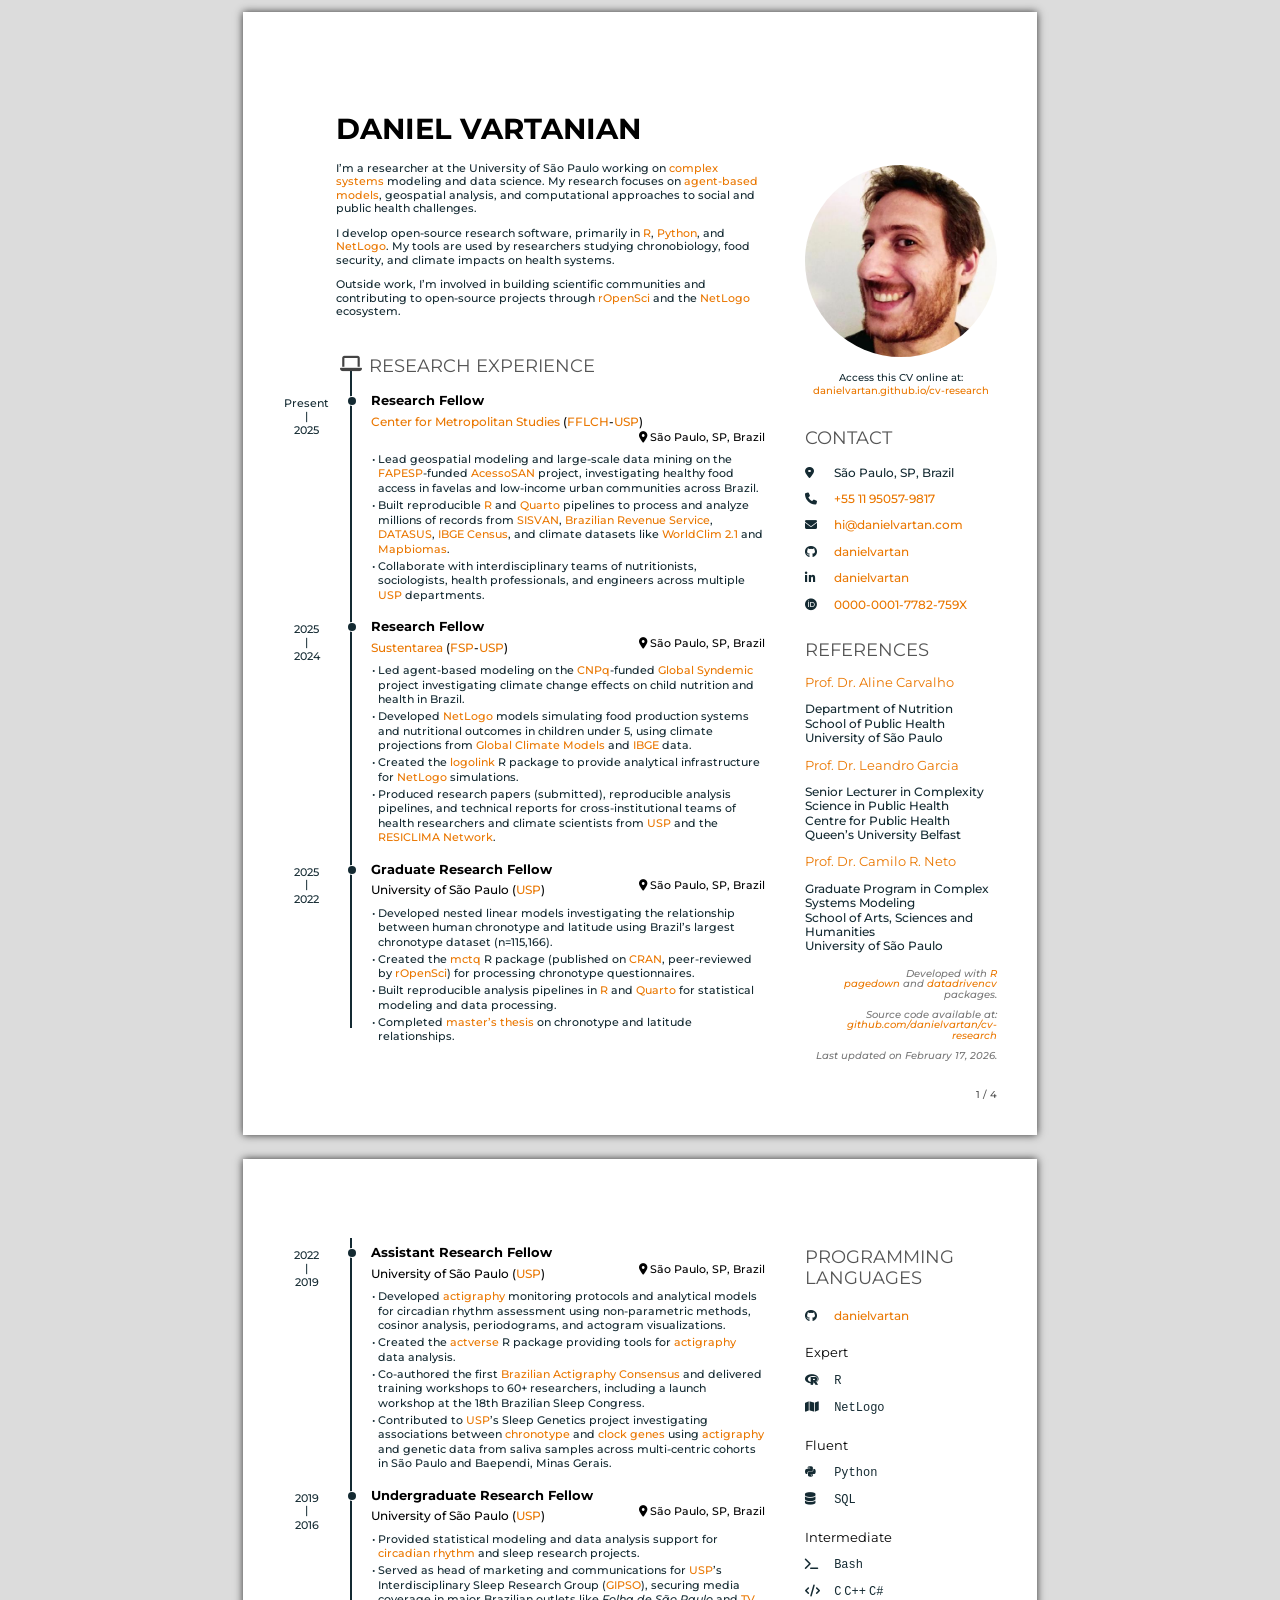
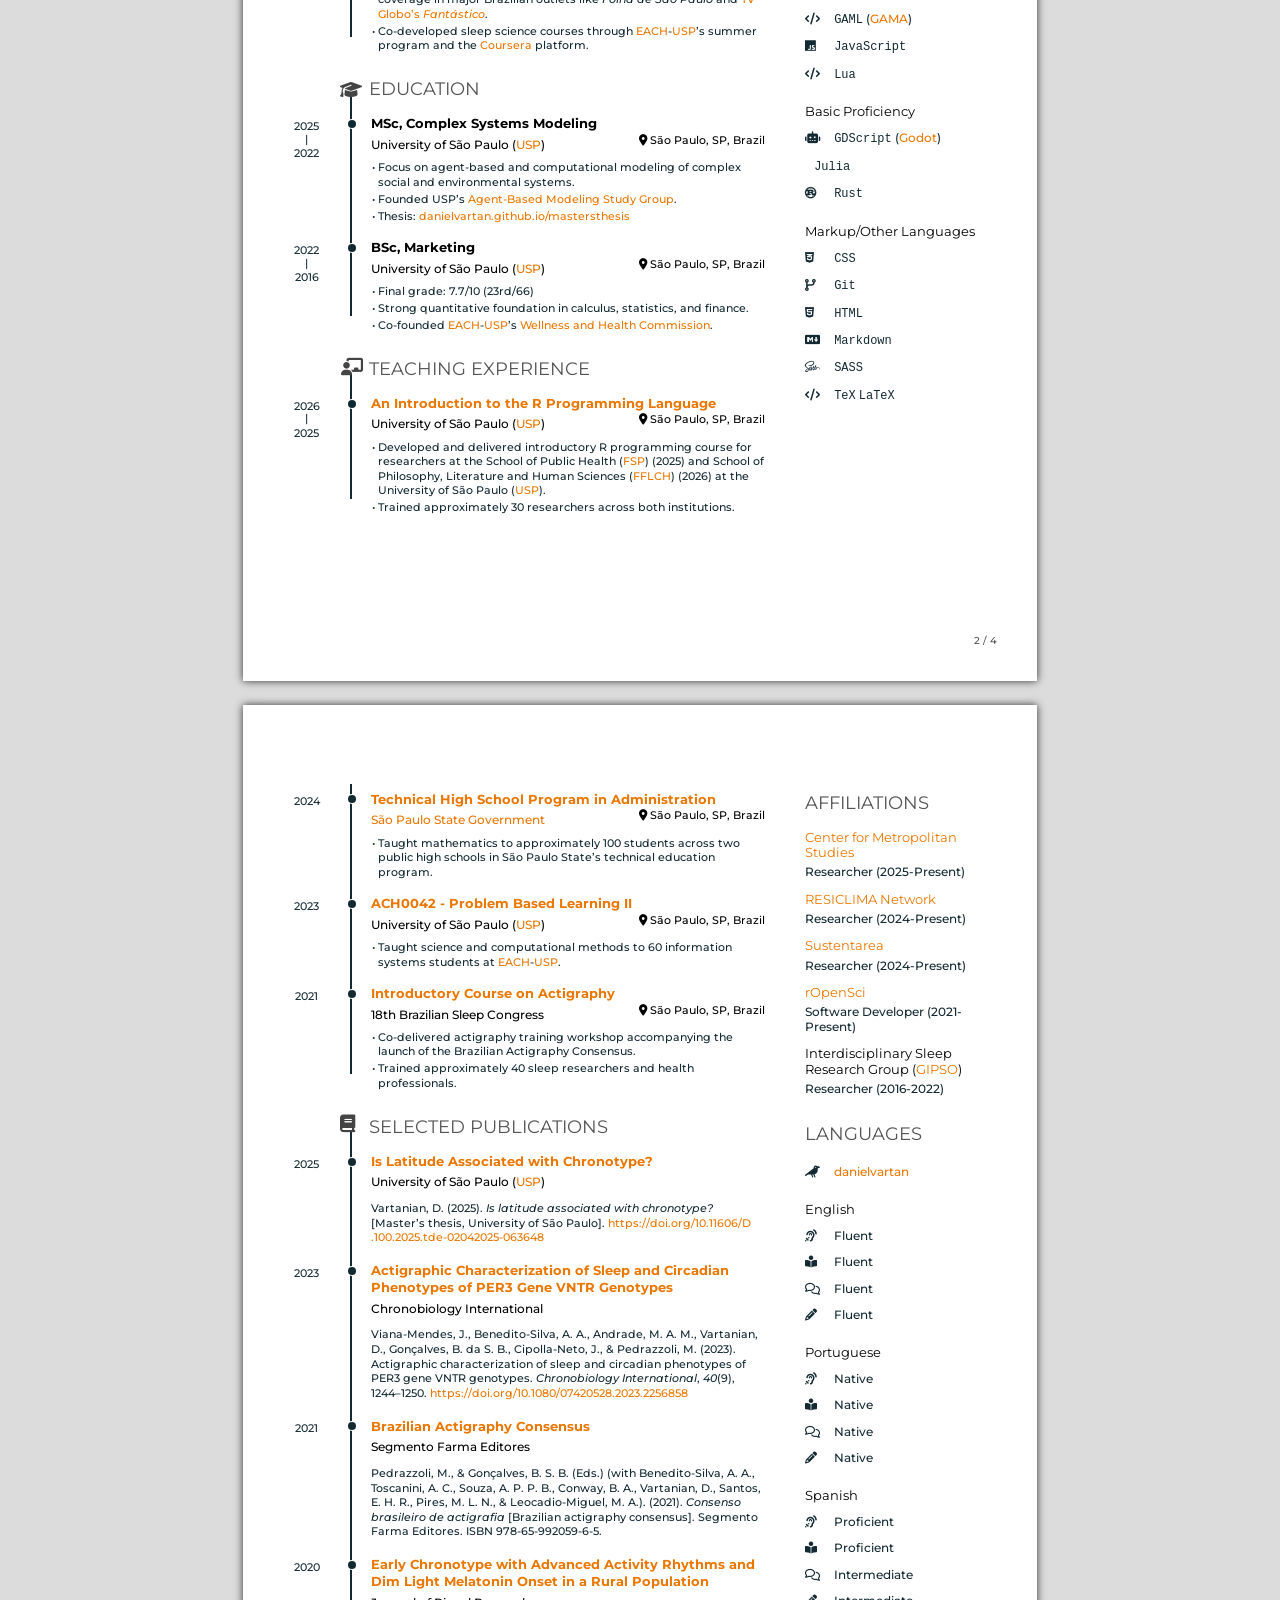
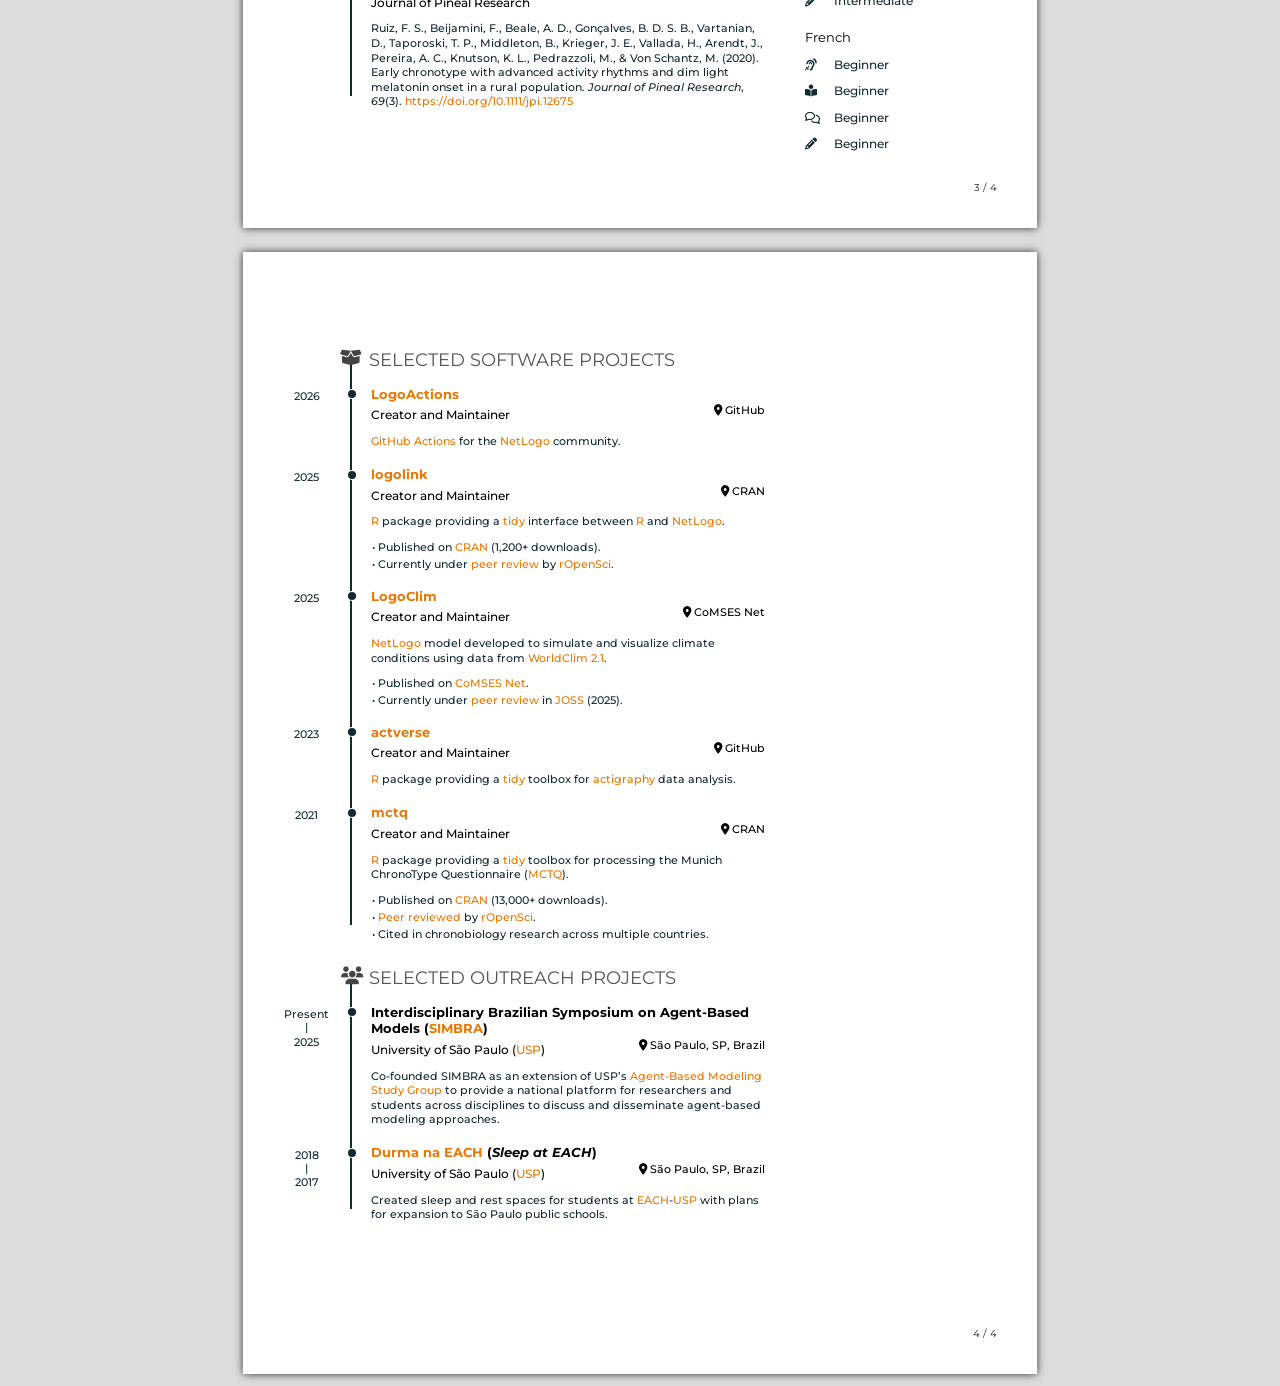
